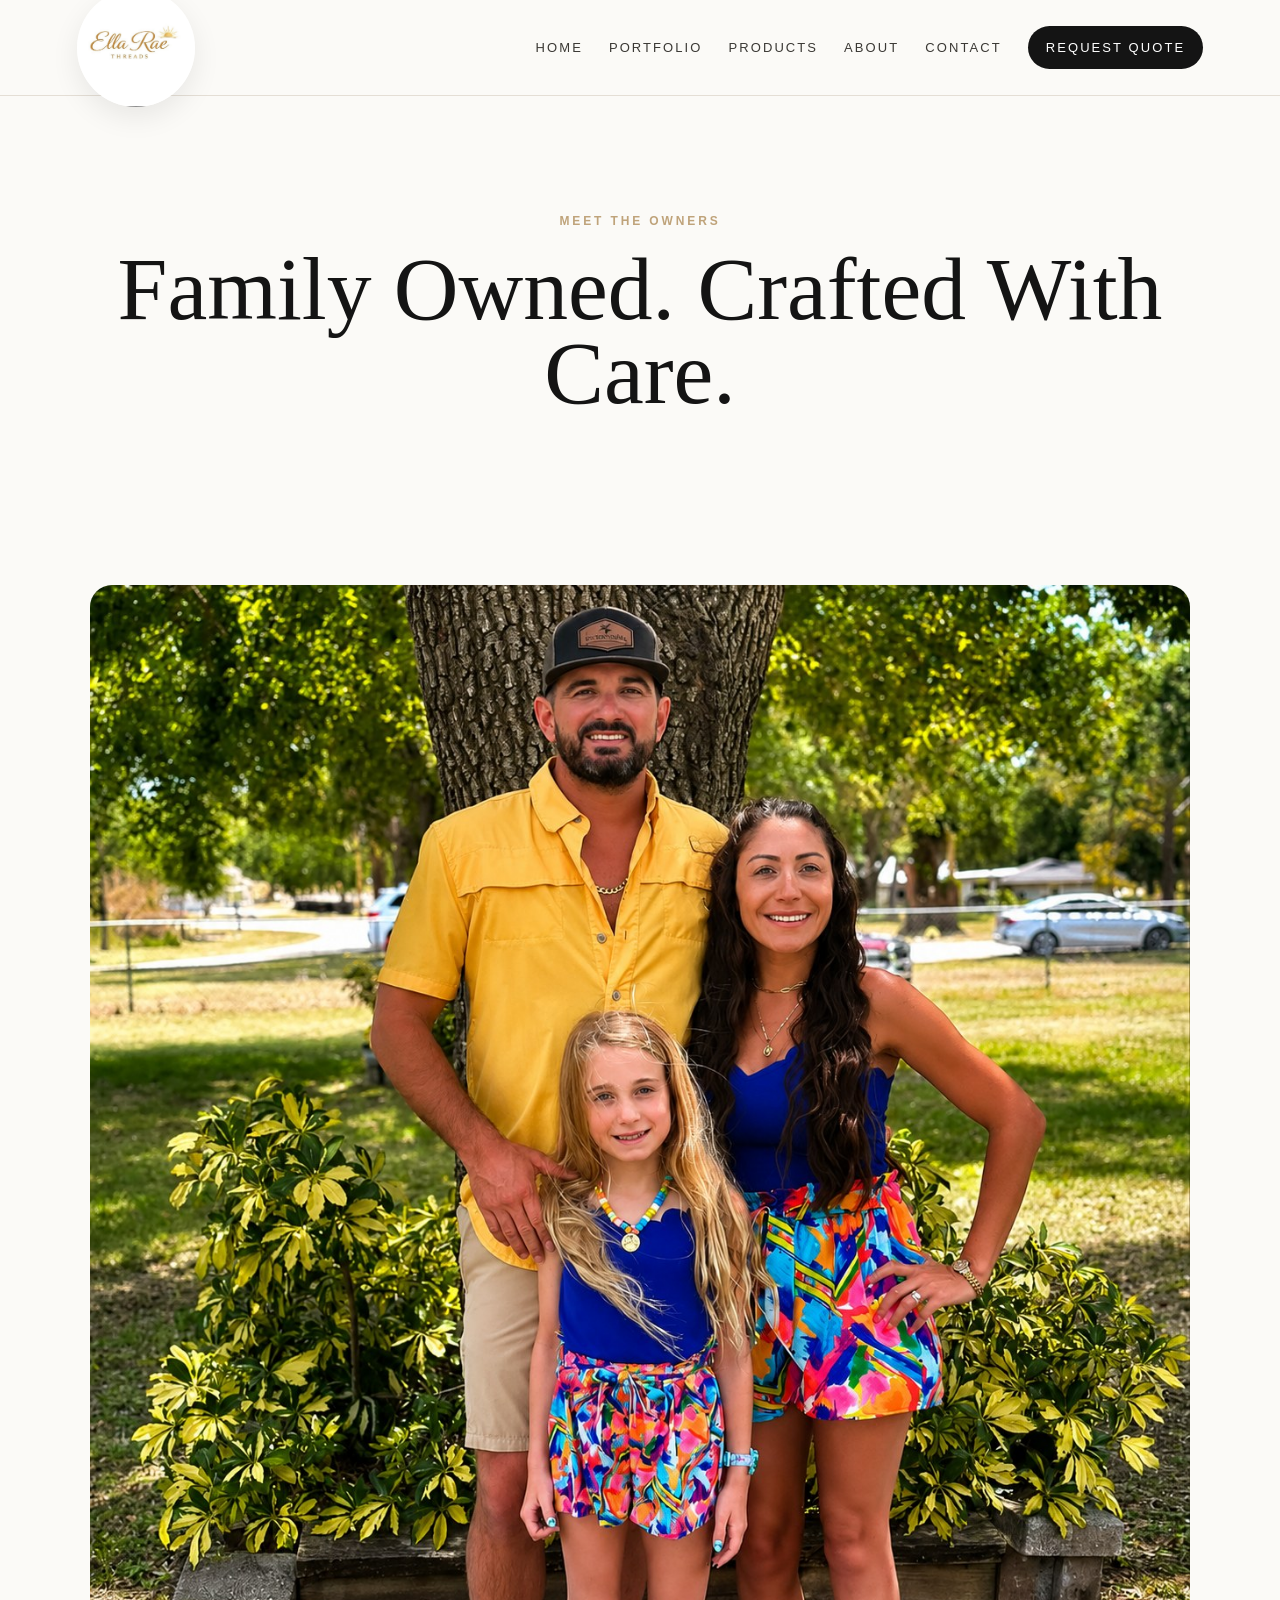
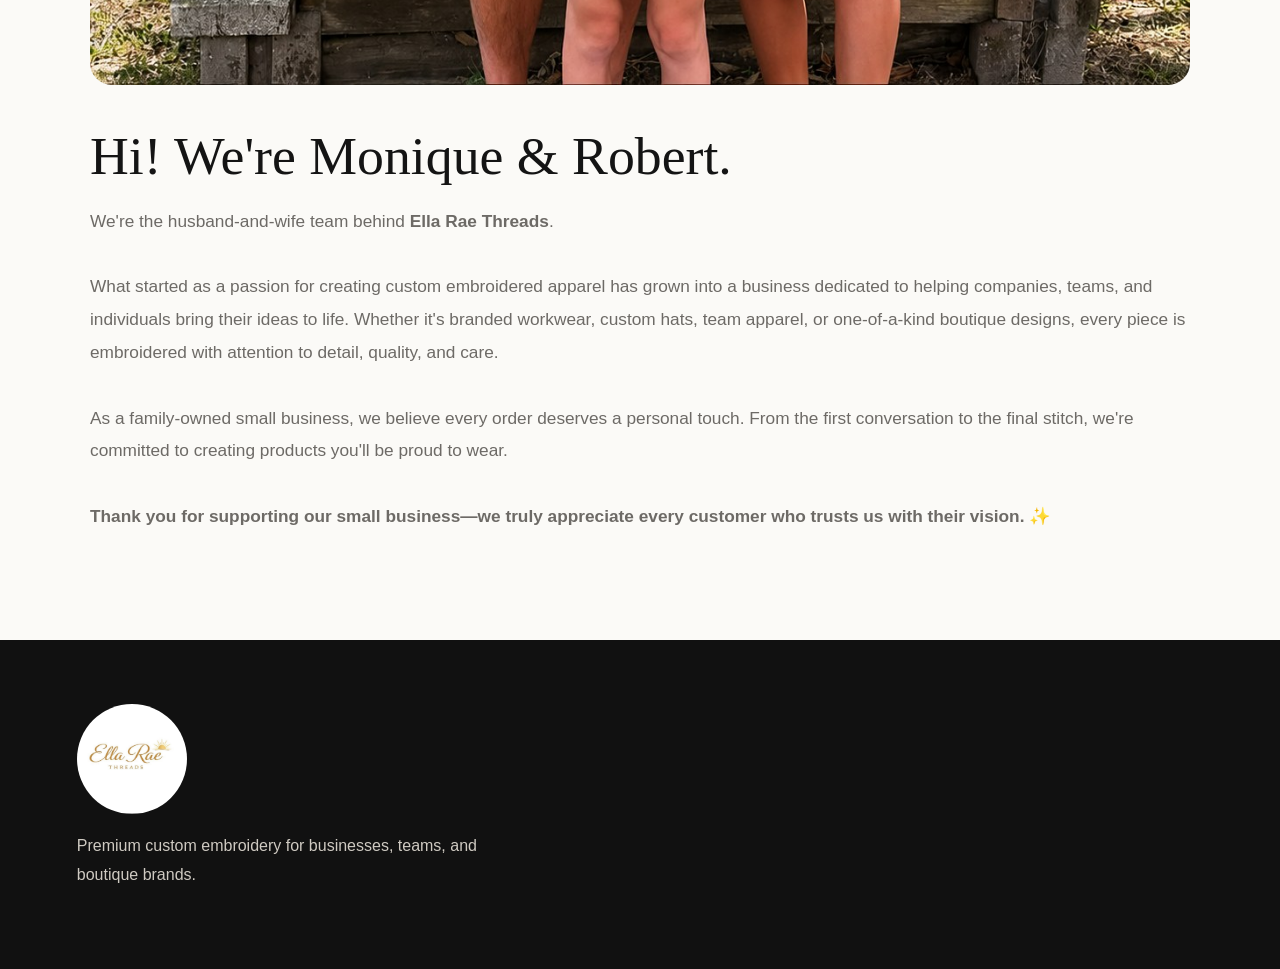
==== about.html @ 3eafca88 "Add files via upload" ====
<!doctype html><html lang="en"><head><meta charset="utf-8"><meta name="viewport" content="width=device-width, initial-scale=1"><title>About | Ella Rae Threads</title><meta name="description" content="Premium custom embroidery for businesses, teams and boutique brands."><link rel="stylesheet" href="assets/style.css"></head><body><header class="site-header"><a class="brand" href="index.html"><img src="assets/logo.jpg" alt="Ella Rae Threads logo"></a><button class="menu-toggle">☰</button><nav class="nav"><a href="index.html">Home</a><a href="portfolio.html">Portfolio</a><a href="products.html">Products</a><a href="about.html">About</a><a href="contact.html">Contact</a><a class="quote-link" href="quote.html">Request Quote</a></nav></header><main><section class="page-hero"><span class="eyebrow">Meet the Owners</span><h1>Family Owned. Crafted With Care.</h1></section><section class="section"><div style="max-width:1100px;margin:auto"><img src="assets/family.jpg" alt="Monique, Robert and family" style="width:100%;border-radius:22px;margin-bottom:40px"><h2>Hi! We're Monique & Robert.</h2><p style="color:var(--muted);line-height:1.9;font-size:1.08rem">We're the husband-and-wife team behind <strong>Ella Rae Threads</strong>.<br><br>What started as a passion for creating custom embroidered apparel has grown into a business dedicated to helping companies, teams, and individuals bring their ideas to life. Whether it's branded workwear, custom hats, team apparel, or one-of-a-kind boutique designs, every piece is embroidered with attention to detail, quality, and care.<br><br>As a family-owned small business, we believe every order deserves a personal touch. From the first conversation to the final stitch, we're committed to creating products you'll be proud to wear.<br><br><strong>Thank you for supporting our small business—we truly appreciate every customer who trusts us with their vision.</strong> ✨</p></div></section></main><footer class="footer"><div><img src="assets/logo.jpg" class="footer-logo"><p>Premium custom embroidery for businesses, teams, and boutique brands.</p></div></footer><script src="assets/site.js"></script></body></html>
---- assets/style.css ----
:root{--ink:#141414;--muted:#6d6a66;--paper:#fbfaf7;--soft:#f1eee9;--line:#e4ded5;--champagne:#bfa37a;--charcoal:#242321}*{box-sizing:border-box}body{margin:0;font-family:Inter,Arial,sans-serif;background:var(--paper);color:var(--ink)}a{color:inherit;text-decoration:none}img{max-width:100%;display:block}.site-header{position:sticky;top:0;z-index:20;height:96px;background:rgba(251,250,247,.94);backdrop-filter:blur(12px);border-bottom:1px solid var(--line);display:flex;align-items:center;justify-content:space-between;padding:0 6vw}.brand img{width:118px;height:118px;object-fit:cover;border-radius:50%;border:none;box-shadow:0 10px 28px rgba(0,0,0,.08)}.nav{display:flex;align-items:center;gap:26px;font-size:13px;text-transform:uppercase;letter-spacing:.16em}.nav a{color:#3b3935}.nav a:hover{color:var(--champagne)}.quote-link{background:var(--ink);color:#fff!important;padding:14px 18px;border-radius:999px}.menu-toggle{display:none;background:none;border:0;font-size:28px}.hero{min-height:82vh;display:grid;grid-template-columns:1.05fr .95fr;align-items:center;gap:5vw;padding:8vw 6vw 6vw}.eyebrow{font-size:12px;letter-spacing:.24em;text-transform:uppercase;color:var(--champagne);font-weight:700}.hero h1,.page-hero h1{font-family:Georgia,'Times New Roman',serif;font-size:clamp(46px,7vw,92px);line-height:.93;margin:18px 0;color:var(--ink);font-weight:400}.hero p,.page-hero p{font-size:clamp(17px,2vw,22px);line-height:1.55;color:var(--muted);max-width:650px}.hero-img{border-radius:32px;overflow:hidden;box-shadow:0 30px 80px rgba(0,0,0,.16);aspect-ratio:4/5}.hero-img img{width:100%;height:100%;object-fit:cover}.actions{display:flex;gap:14px;margin-top:34px;flex-wrap:wrap}.btn{display:inline-flex;align-items:center;justify-content:center;border-radius:999px;padding:15px 23px;font-weight:700;letter-spacing:.04em}.btn-dark{background:var(--ink);color:#fff}.btn-light{border:1px solid var(--line);background:#fff}.section{padding:7vw 6vw}.section.alt{background:#fff}.section-head{display:flex;justify-content:space-between;align-items:end;gap:30px;margin-bottom:36px}.section h2{font-family:Georgia,'Times New Roman',serif;font-size:clamp(34px,4.2vw,58px);font-weight:400;margin:0}.section-head p{max-width:520px;color:var(--muted);line-height:1.6}.collections{display:grid;grid-template-columns:repeat(4,1fr);gap:18px}.collection-card{position:relative;min-height:420px;border-radius:26px;overflow:hidden;background:#ddd;box-shadow:0 18px 50px rgba(0,0,0,.08)}.collection-card img{width:100%;height:100%;object-fit:cover;position:absolute;inset:0}.collection-card:after{content:"";position:absolute;inset:0;background:linear-gradient(to top,rgba(0,0,0,.62),rgba(0,0,0,.05))}.collection-card div{position:absolute;z-index:2;left:24px;right:24px;bottom:24px;color:#fff}.collection-card h3{font-family:Georgia,'Times New Roman',serif;font-size:28px;margin:0 0 8px;font-weight:400}.collection-card p{margin:0;color:rgba(255,255,255,.8);line-height:1.45}.portfolio-grid{display:grid;grid-template-columns:repeat(12,1fr);gap:18px}.work{grid-column:span 3;background:#fff;border-radius:24px;overflow:hidden;border:1px solid var(--line)}.work.large{grid-column:span 6;grid-row:span 2}.work img{width:100%;height:310px;object-fit:cover;transition:.45s}.work.large img{height:640px}.work:hover img{transform:scale(1.04)}.work-caption{padding:18px}.work-caption strong{display:block;font-family:Georgia,'Times New Roman',serif;font-size:22px;font-weight:400}.work-caption span{display:block;margin-top:6px;color:var(--muted);font-size:14px}.split{display:grid;grid-template-columns:1fr 1fr;gap:5vw;align-items:center}.split-img{border-radius:30px;overflow:hidden;box-shadow:0 20px 70px rgba(0,0,0,.12)}.minimal-list{display:grid;gap:26px;margin-top:36px}.minimal-list div{border-top:1px solid var(--line);padding-top:22px}.minimal-list h3{font-family:Georgia,'Times New Roman',serif;font-size:30px;font-weight:400;margin:0 0 6px}.minimal-list p{color:var(--muted);line-height:1.55;margin:0}.brand-strip{display:flex;gap:30px;flex-wrap:wrap;justify-content:center;border-top:1px solid var(--line);border-bottom:1px solid var(--line);padding:30px 0;color:#777;text-transform:uppercase;letter-spacing:.14em;font-size:12px}.quote-panel{background:var(--charcoal);color:#fff;border-radius:34px;padding:5vw;box-shadow:0 30px 90px rgba(0,0,0,.2)}.quote-panel h2{color:#fff}.quote-panel p{color:#d6d0c8}.form-grid{display:grid;grid-template-columns:1fr 1fr;gap:18px;margin-top:30px}.field{display:flex;flex-direction:column;gap:8px}.field.full{grid-column:1/-1}.field label{font-size:12px;text-transform:uppercase;letter-spacing:.16em;color:#c6b08f}input,select,textarea{width:100%;border:1px solid rgba(255,255,255,.18);background:rgba(255,255,255,.08);color:#fff;border-radius:16px;padding:15px 14px;font:inherit}select option{color:#111}textarea{min-height:110px}.check-grid{display:grid;grid-template-columns:repeat(3,1fr);gap:10px}.check-grid label,.upload{border:1px solid rgba(255,255,255,.18);border-radius:14px;padding:13px;background:rgba(255,255,255,.06);color:#eee}.upload input{border:0;background:transparent;padding:8px 0;color:#fff}.submit{border:0;background:#fff;color:#111;border-radius:999px;padding:16px 26px;font-weight:800;cursor:pointer}.page-hero{padding:9vw 6vw 5vw;text-align:center}.page-hero p{margin-left:auto;margin-right:auto}.cards{display:grid;grid-template-columns:repeat(3,1fr);gap:18px}.card{background:#fff;border:1px solid var(--line);border-radius:24px;padding:32px}.card h3{font-family:Georgia,'Times New Roman',serif;font-size:28px;font-weight:400;margin:0 0 10px}.card p{color:var(--muted);line-height:1.6}.footer{background:#111;color:#fff;display:grid;grid-template-columns:1.4fr 1fr 1fr;gap:40px;padding:5vw 6vw}.footer-logo{width:110px;height:110px;border-radius:50%;object-fit:cover;background:white;margin-bottom:18px}.footer p,.footer a{display:block;color:#cfcac2;line-height:1.8}.footer h4{color:#fff;text-transform:uppercase;letter-spacing:.18em;font-size:12px}.lightbox{position:fixed;inset:0;background:rgba(0,0,0,.9);z-index:99;display:none;align-items:center;justify-content:center;padding:30px}.lightbox.open{display:flex}.lightbox img{max-height:88vh;max-width:92vw;border-radius:12px}.close-lightbox{position:absolute;top:22px;right:28px;background:#fff;border:0;border-radius:50%;width:44px;height:44px;font-size:26px}@media(max-width:900px){.site-header{height:auto;min-height:86px;padding:8px 5vw}.brand img{width:92px;height:92px}.menu-toggle{display:block}.nav{display:none;position:absolute;top:100%;left:0;right:0;background:#fff;border-bottom:1px solid var(--line);padding:22px 6vw;flex-direction:column;align-items:flex-start}.nav.open{display:flex}.hero,.split{grid-template-columns:1fr}.hero{padding-top:12vw}.collections,.cards{grid-template-columns:1fr}.portfolio-grid{display:block}.work,.work.large{margin-bottom:18px}.work img,.work.large img{height:auto}.form-grid{grid-template-columns:1fr}.check-grid{grid-template-columns:1fr}.section-head{display:block}.footer{grid-template-columns:1fr}}
/* v9 homepage refinement: process-focused luxury home, no product photos */
.studio-hero{min-height:82vh;display:grid;grid-template-columns:.9fr 1.1fr;gap:5vw;align-items:center;padding:6vw;background:linear-gradient(135deg,#fbfaf7 0%,#f4f1eb 46%,#111 46%,#171615 100%)}
.studio-copy{max-width:650px}.studio-copy h1{font-family:Georgia,'Times New Roman',serif;font-size:clamp(54px,7vw,104px);line-height:.92;margin:18px 0 22px;font-weight:400}.studio-copy p{font-size:clamp(17px,1.7vw,22px);line-height:1.65;color:var(--muted)}
.machine-card{position:relative;min-height:560px;border-radius:34px;overflow:hidden;background:radial-gradient(circle at 25% 20%,rgba(255,255,255,.16),transparent 27%),linear-gradient(145deg,#26231e,#080808 58%,#211d17);box-shadow:0 35px 100px rgba(0,0,0,.35);border:1px solid rgba(255,255,255,.12)}
.machine-card:before{content:"";position:absolute;inset:0;background:linear-gradient(90deg,rgba(191,163,122,.12),transparent 42%),radial-gradient(circle at 72% 42%,rgba(191,163,122,.24),transparent 23%)}
.machine-top{position:absolute;top:70px;left:8%;right:8%;height:110px;border-radius:14px;background:linear-gradient(#d8d0c5,#746c62);box-shadow:inset 0 -14px 24px rgba(0,0,0,.4)}
.machine-top span{position:absolute;top:32px;width:36px;height:36px;border-radius:50%;background:#1a1917;border:4px solid #bfb5a7}.machine-top span:nth-child(1){left:9%}.machine-top span:nth-child(2){left:25%}.machine-top span:nth-child(3){left:41%}.machine-top span:nth-child(4){left:57%}.machine-top span:nth-child(5){left:73%}.machine-top span:nth-child(6){left:89%}
.needle-row{position:absolute;top:176px;left:13%;right:13%;display:flex;justify-content:space-between}.needle-row i{display:block;width:2px;height:178px;background:linear-gradient(#f8f8f8,#7c776f);box-shadow:0 0 12px rgba(255,255,255,.35)}
.thread-lines{position:absolute;left:14%;right:14%;top:206px;bottom:160px}.thread-lines b{position:absolute;width:1px;height:260px;background:rgba(191,163,122,.85);transform-origin:top}.thread-lines b:nth-child(1){left:18%;transform:rotate(-12deg)}.thread-lines b:nth-child(2){left:38%;transform:rotate(7deg)}.thread-lines b:nth-child(3){left:62%;transform:rotate(-6deg)}.thread-lines b:nth-child(4){left:79%;transform:rotate(10deg)}
.stitched-mark{position:absolute;left:10%;right:10%;bottom:62px;height:150px;border-radius:50% 50% 8px 8px/38% 38% 8px 8px;background:linear-gradient(160deg,#161616,#050505);display:flex;flex-direction:column;align-items:center;justify-content:center;border-top:1px solid rgba(255,255,255,.12);box-shadow:0 -16px 40px rgba(0,0,0,.5)}
.stitched-mark em{font-family:Georgia,'Times New Roman',serif;font-size:64px;color:#fff;font-style:italic;text-shadow:0 2px 0 rgba(191,163,122,.8),0 0 20px rgba(255,255,255,.12)}.stitched-mark small{letter-spacing:.38em;color:#d9c59f;margin-top:5px}
.center-head{text-align:center;max-width:820px;margin:0 auto 50px}.center-head p{color:var(--muted);line-height:1.65;font-size:18px}.what-we-do{background:#fff}.service-row{display:grid;grid-template-columns:repeat(4,1fr);gap:0;border-top:1px solid var(--line);border-bottom:1px solid var(--line)}.service-row article{padding:42px 30px;text-align:center;border-right:1px solid var(--line)}.service-row article:last-child{border-right:0}.service-row h3{font-family:Georgia,'Times New Roman',serif;font-size:28px;font-weight:400;margin:18px 0 10px}.service-row p{color:var(--muted);line-height:1.6}.line-icon{width:56px;height:56px;margin:0 auto;position:relative;color:var(--champagne)}.line-icon:before,.line-icon:after{content:"";position:absolute;border:2px solid var(--champagne)}.building:before{inset:10px 18px 0 18px}.building:after{left:8px;right:8px;bottom:0;height:26px}.cap:before{left:5px;right:5px;bottom:15px;height:22px;border-radius:40px 40px 10px 10px}.cap:after{left:30px;right:0;bottom:10px;height:8px;border-left:0}.team:before{left:8px;top:12px;width:14px;height:14px;border-radius:50%;box-shadow:24px 0 0 -2px var(--paper),24px 0 0 0 var(--champagne)}.team:after{left:4px;right:4px;bottom:8px;height:25px;border-radius:28px 28px 6px 6px}.gift:before{left:8px;right:8px;bottom:5px;height:32px}.gift:after{top:10px;left:18px;width:20px;height:15px;border-radius:20px 20px 0 0}
.dark-process{display:grid;grid-template-columns:1fr 1fr;align-items:center;gap:5vw;background:#111;color:white;padding:7vw 6vw}.dark-process h2{font-family:Georgia,'Times New Roman',serif;font-size:clamp(38px,5vw,68px);line-height:1.03;font-weight:400;margin:18px 0}.dark-process p{color:#d7d1c8;line-height:1.8;font-size:18px;max-width:580px}.dark-process .btn-light{background:transparent;color:white;border-color:#555}.stitch-abstract{height:420px;border-radius:30px;background:radial-gradient(circle at 30% 40%,rgba(191,163,122,.25),transparent 26%),linear-gradient(145deg,#020202,#202020);position:relative;overflow:hidden;border:1px solid #333}.stitch-abstract span{position:absolute;width:200%;height:2px;background:linear-gradient(90deg,transparent,#fff,transparent);opacity:.18;left:-50%;transform:rotate(-18deg)}.stitch-abstract span:nth-child(1){top:20%}.stitch-abstract span:nth-child(2){top:36%}.stitch-abstract span:nth-child(3){top:52%}.stitch-abstract span:nth-child(4){top:68%}.stitch-abstract strong{position:absolute;inset:0;display:flex;align-items:center;justify-content:center;font-family:Georgia,serif;font-size:150px;color:transparent;-webkit-text-stroke:2px #d8d0c5;text-shadow:0 0 32px rgba(191,163,122,.25)}
.process-steps{display:grid;grid-template-columns:repeat(3,1fr);gap:18px;max-width:1100px;margin:0 auto}.process-steps article{background:#fff;border:1px solid var(--line);border-radius:28px;padding:42px;text-align:center}.process-steps span{font-family:Georgia,serif;font-size:54px;color:var(--champagne)}.process-steps h3{font-family:Georgia,serif;font-size:28px;font-weight:400}.process-steps p{color:var(--muted);line-height:1.6}.compact-quote{text-align:center;max-width:1040px;margin:0 auto}.inline-submit{display:inline-flex;margin-top:16px;text-decoration:none}
@media(max-width:900px){.studio-hero{grid-template-columns:1fr;background:var(--paper);padding:12vw 6vw}.machine-card{min-height:420px}.studio-copy h1{font-size:54px}.service-row,.dark-process,.process-steps{grid-template-columns:1fr}.service-row article{border-right:0;border-bottom:1px solid var(--line)}.dark-process{padding:14vw 6vw}.stitch-abstract{height:280px}.stitched-mark em{font-size:42px}}

/* v10: real embroidery machine hero image */
.machine-hero{position:relative;min-height:86vh;display:flex;align-items:center;padding:8vw 6vw;overflow:hidden;background:#0d0d0c;color:#fff}
.machine-hero-bg{position:absolute;inset:0;background-image:url('hero-machine.webp');background-size:cover;background-position:center right;transform:scale(1.01);filter:saturate(.92) contrast(1.05)}
.machine-hero-overlay{position:absolute;inset:0;background:linear-gradient(90deg,rgba(0,0,0,.80) 0%,rgba(0,0,0,.62) 33%,rgba(0,0,0,.16) 68%,rgba(0,0,0,.05) 100%)}
.machine-hero-copy{position:relative;z-index:1;max-width:680px;padding-top:20px}
.machine-hero-copy h1{font-family:Georgia,'Times New Roman',serif;font-size:clamp(52px,7.4vw,112px);line-height:.92;font-weight:400;margin:20px 0 24px;color:#fff;text-wrap:balance}
.machine-hero-copy p{font-size:clamp(17px,1.7vw,22px);line-height:1.7;color:rgba(255,255,255,.84);max-width:620px;margin:0}
.btn-gold{background:var(--champagne);color:#111;border:1px solid var(--champagne)}
.btn-ghost{background:rgba(255,255,255,.04);color:#fff;border:1px solid rgba(255,255,255,.42)}
.btn-ghost:hover{background:rgba(255,255,255,.12)}
@media(max-width:900px){.machine-hero{min-height:78vh;padding:18vw 6vw 14vw}.machine-hero-bg{background-position:63% center}.machine-hero-overlay{background:linear-gradient(90deg,rgba(0,0,0,.84),rgba(0,0,0,.55))}.machine-hero-copy h1{font-size:52px}.machine-hero-copy p{font-size:17px}.machine-hero .actions{gap:10px}.machine-hero .btn{width:100%;max-width:280px}}

/* v12: minimal homepage hero with no headline or paragraph */
.hero-minimal{min-height:94vh;align-items:flex-end;justify-content:center;padding:0 6vw 7vw}
.hero-minimal .machine-hero-overlay{background:linear-gradient(180deg,rgba(0,0,0,.06) 0%,rgba(0,0,0,.18) 52%,rgba(0,0,0,.72) 100%)}
.hero-actions-only{max-width:none;width:100%;display:flex;justify-content:center;padding-top:0}
.hero-actions-only .actions{justify-content:center;gap:18px}
.hero-actions-only .btn{min-width:190px;text-align:center}
@media(max-width:900px){.hero-minimal{min-height:82vh;padding:0 6vw 9vw}.hero-actions-only .actions{width:100%;display:flex;flex-direction:column;align-items:center}.hero-actions-only .btn{width:100%;max-width:310px}}
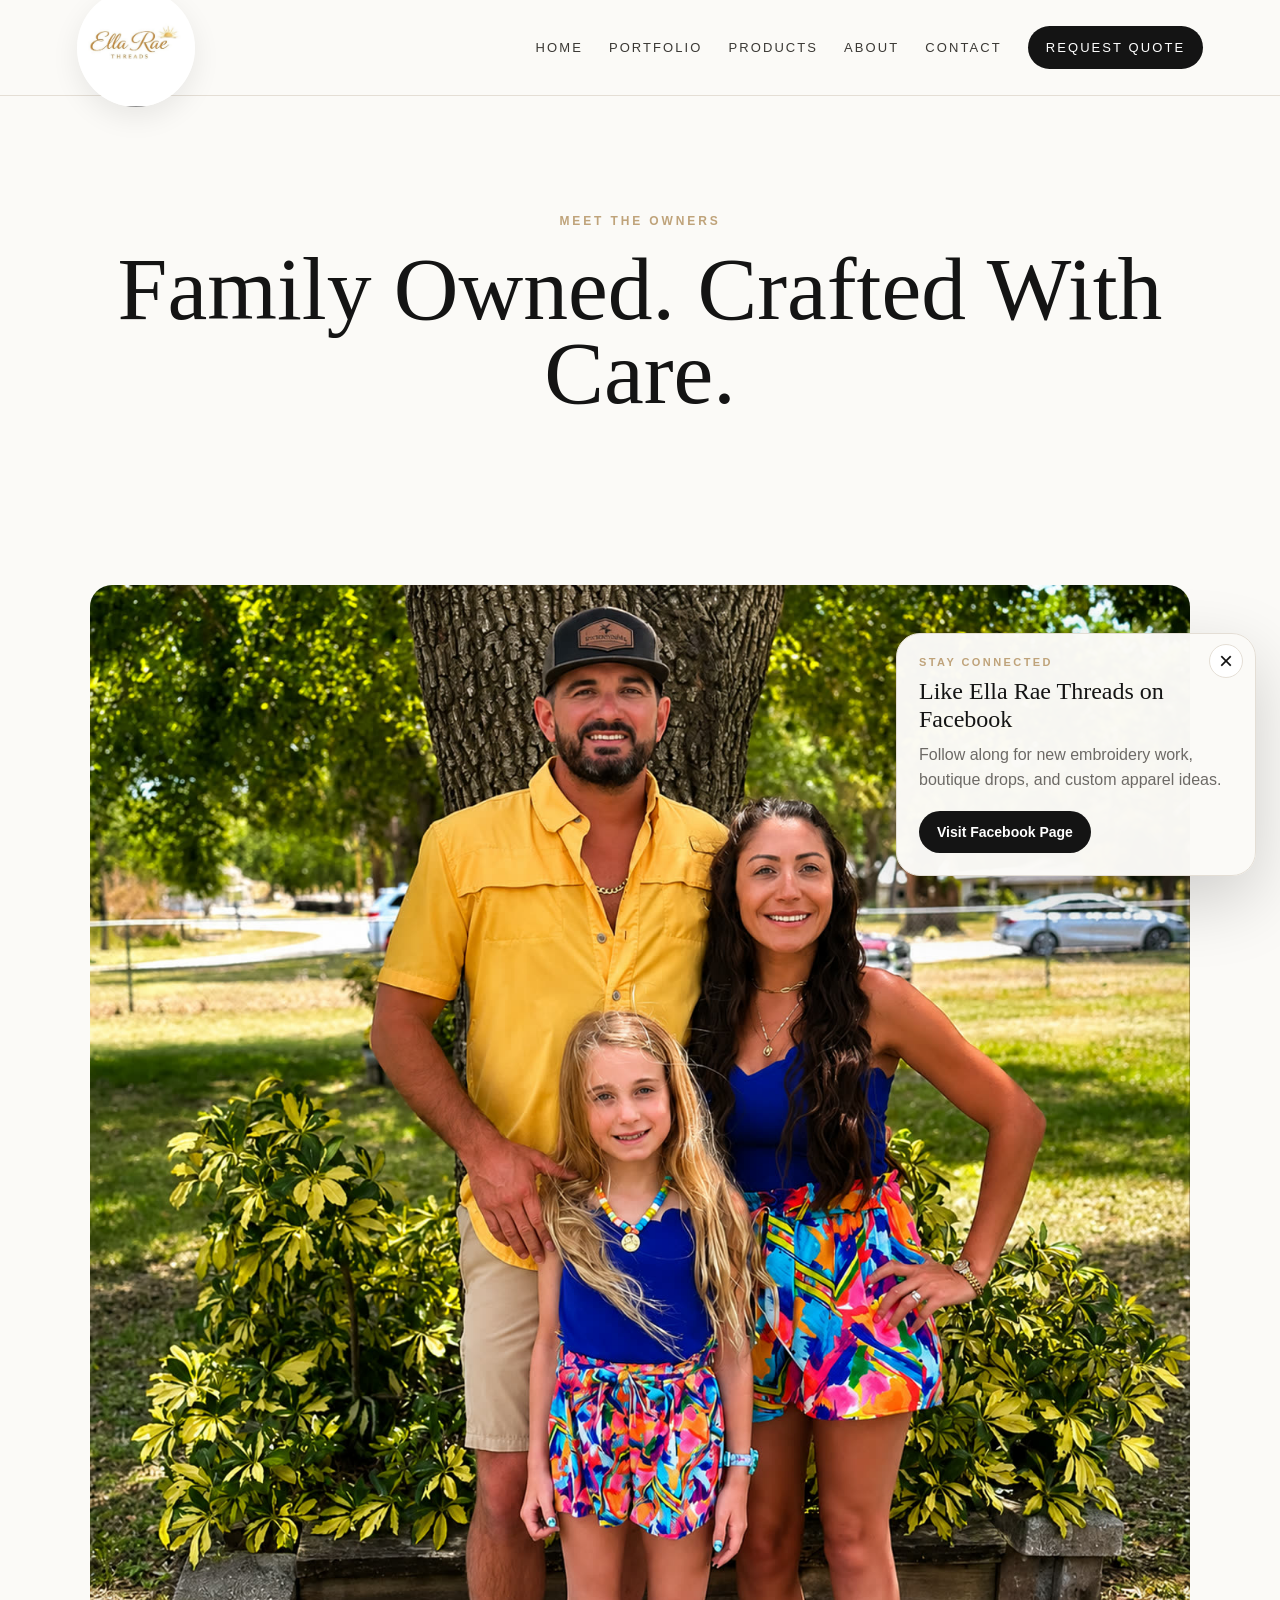
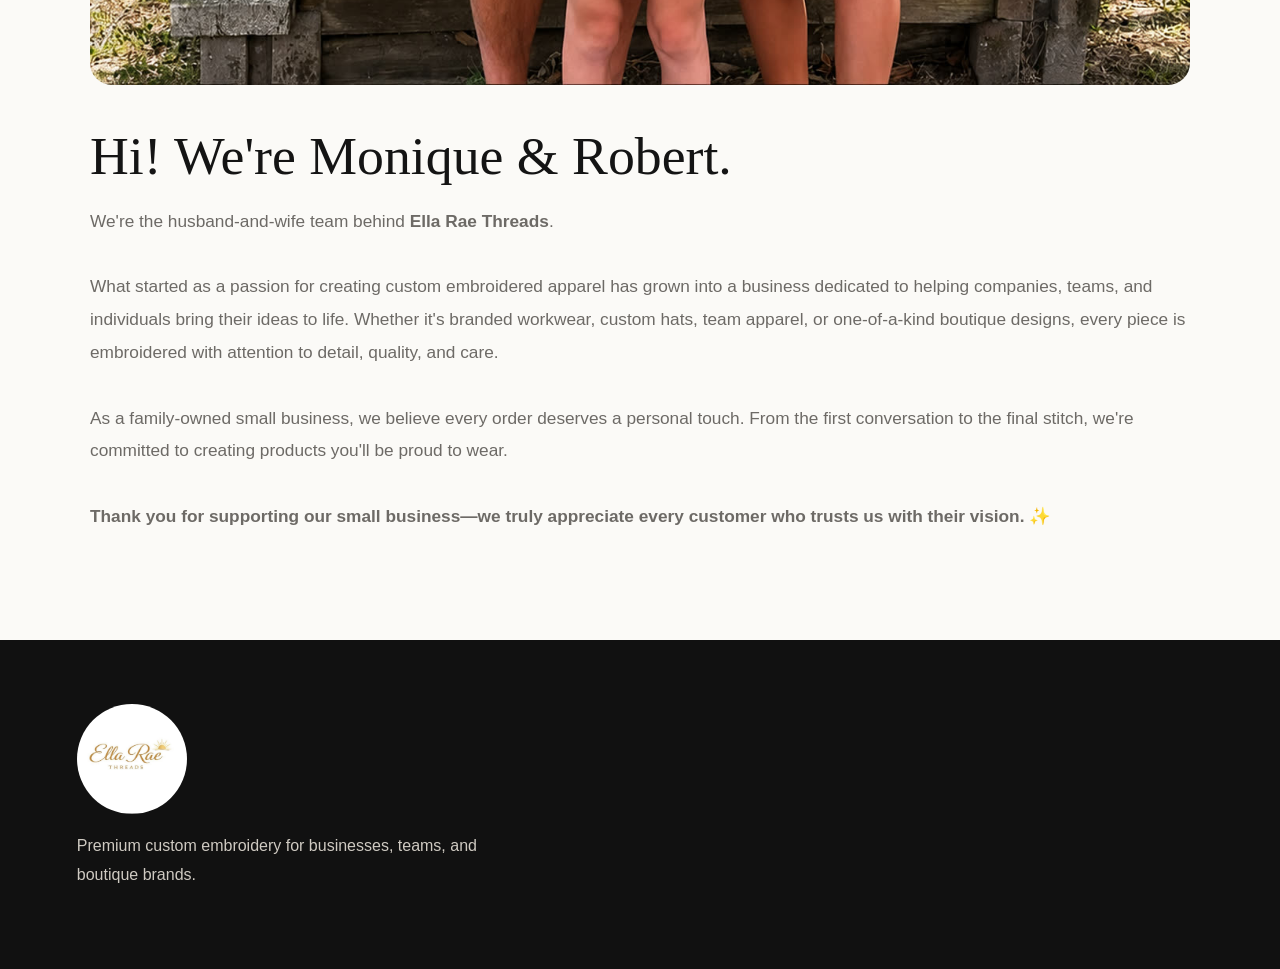
==== commit d93658e4: "Add files via upload" ====
--- a/about.html
+++ b/about.html
@@ -1 +1,11 @@
-<!doctype html><html lang="en"><head><meta charset="utf-8"><meta name="viewport" content="width=device-width, initial-scale=1"><title>About | Ella Rae Threads</title><meta name="description" content="Premium custom embroidery for businesses, teams and boutique brands."><link rel="stylesheet" href="assets/style.css"></head><body><header class="site-header"><a class="brand" href="index.html"><img src="assets/logo.jpg" alt="Ella Rae Threads logo"></a><button class="menu-toggle">☰</button><nav class="nav"><a href="index.html">Home</a><a href="portfolio.html">Portfolio</a><a href="products.html">Products</a><a href="about.html">About</a><a href="contact.html">Contact</a><a class="quote-link" href="quote.html">Request Quote</a></nav></header><main><section class="page-hero"><span class="eyebrow">Meet the Owners</span><h1>Family Owned. Crafted With Care.</h1></section><section class="section"><div style="max-width:1100px;margin:auto"><img src="assets/family.jpg" alt="Monique, Robert and family" style="width:100%;border-radius:22px;margin-bottom:40px"><h2>Hi! We're Monique & Robert.</h2><p style="color:var(--muted);line-height:1.9;font-size:1.08rem">We're the husband-and-wife team behind <strong>Ella Rae Threads</strong>.<br><br>What started as a passion for creating custom embroidered apparel has grown into a business dedicated to helping companies, teams, and individuals bring their ideas to life. Whether it's branded workwear, custom hats, team apparel, or one-of-a-kind boutique designs, every piece is embroidered with attention to detail, quality, and care.<br><br>As a family-owned small business, we believe every order deserves a personal touch. From the first conversation to the final stitch, we're committed to creating products you'll be proud to wear.<br><br><strong>Thank you for supporting our small business—we truly appreciate every customer who trusts us with their vision.</strong> ✨</p></div></section></main><footer class="footer"><div><img src="assets/logo.jpg" class="footer-logo"><p>Premium custom embroidery for businesses, teams, and boutique brands.</p></div></footer><script src="assets/site.js"></script></body></html>+<!doctype html><html lang="en"><head><meta charset="utf-8"><meta name="viewport" content="width=device-width, initial-scale=1"><title>About | Ella Rae Threads</title><meta name="description" content="Premium custom embroidery for businesses, teams and boutique brands."><link rel="stylesheet" href="assets/style.css"></head><body><header class="site-header"><a class="brand" href="index.html"><img src="assets/logo.jpg" alt="Ella Rae Threads logo"></a><button class="menu-toggle">☰</button><nav class="nav"><a href="index.html">Home</a><a href="portfolio.html">Portfolio</a><a href="products.html">Products</a><a href="about.html">About</a><a href="contact.html">Contact</a><a class="quote-link" href="quote.html">Request Quote</a></nav></header><main><section class="page-hero"><span class="eyebrow">Meet the Owners</span><h1>Family Owned. Crafted With Care.</h1></section><section class="section"><div style="max-width:1100px;margin:auto"><img src="assets/family.jpg" alt="Monique, Robert and family" style="width:100%;border-radius:22px;margin-bottom:40px"><h2>Hi! We're Monique & Robert.</h2><p style="color:var(--muted);line-height:1.9;font-size:1.08rem">We're the husband-and-wife team behind <strong>Ella Rae Threads</strong>.<br><br>What started as a passion for creating custom embroidered apparel has grown into a business dedicated to helping companies, teams, and individuals bring their ideas to life. Whether it's branded workwear, custom hats, team apparel, or one-of-a-kind boutique designs, every piece is embroidered with attention to detail, quality, and care.<br><br>As a family-owned small business, we believe every order deserves a personal touch. From the first conversation to the final stitch, we're committed to creating products you'll be proud to wear.<br><br><strong>Thank you for supporting our small business—we truly appreciate every customer who trusts us with their vision.</strong> ✨</p></div></section></main><footer class="footer"><div><img src="assets/logo.jpg" class="footer-logo"><p>Premium custom embroidery for businesses, teams, and boutique brands.</p></div></footer>
+<div class="fb-pop" id="fbPop" aria-live="polite">
+  <button class="fb-close" type="button" aria-label="Close Facebook pop-up">×</button>
+  <div class="fb-pop-inner">
+    <span class="fb-kicker">Stay Connected</span>
+    <strong>Like Ella Rae Threads on Facebook</strong>
+    <p>Follow along for new embroidery work, boutique drops, and custom apparel ideas.</p>
+    <a class="fb-btn" href="https://www.facebook.com/share/18rKJjrLxv/?mibextid=wwXIfr" target="_blank" rel="noopener">Visit Facebook Page</a>
+  </div>
+</div>
+<script src="assets/site.js"></script></body></html>
--- a/assets/style.css
+++ b/assets/style.css
@@ -35,3 +35,21 @@
 .hero-actions-only .actions{justify-content:center;gap:18px}
 .hero-actions-only .btn{min-width:190px;text-align:center}
 @media(max-width:900px){.hero-minimal{min-height:82vh;padding:0 6vw 9vw}.hero-actions-only .actions{width:100%;display:flex;flex-direction:column;align-items:center}.hero-actions-only .btn{width:100%;max-width:310px}}
+
+/* v13.5: Behind the Stitch video section */
+.behind-stitch{background:#111;color:#fff;padding:7vw 6vw;display:grid;grid-template-columns:.8fr 1.2fr;gap:5vw;align-items:center}
+.behind-copy h2{font-family:Georgia,'Times New Roman',serif;font-size:clamp(38px,5vw,72px);font-weight:400;line-height:1;margin:18px 0;color:#fff}
+.behind-copy p{color:#d7d1c8;line-height:1.7;font-size:18px;max-width:480px}
+.behind-video-wrap{border-radius:30px;overflow:hidden;box-shadow:0 35px 90px rgba(0,0,0,.45);border:1px solid rgba(255,255,255,.12);background:#000}
+.behind-video{width:100%;height:620px;object-fit:cover;display:block}
+@media(max-width:900px){.behind-stitch{grid-template-columns:1fr;padding:14vw 6vw;gap:32px}.behind-video{height:520px}.behind-copy{text-align:center}.behind-copy p{margin-left:auto;margin-right:auto}}
+
+/* v13.7 header wordmark + Facebook popup */
+.brand{display:flex;align-items:center;gap:16px;min-width:250px}
+.brand-wordmark{font-family:Georgia,'Times New Roman',serif;font-size:28px;font-style:italic;letter-spacing:.04em;color:var(--ink);white-space:nowrap;line-height:1}
+.fb-pop{position:fixed;right:24px;bottom:24px;z-index:80;width:min(360px,calc(100vw - 32px));background:rgba(251,250,247,.98);border:1px solid var(--line);border-radius:24px;box-shadow:0 24px 70px rgba(0,0,0,.18);padding:22px;transform:translateY(18px);opacity:0;pointer-events:none;transition:.35s ease}
+.fb-pop.show{transform:translateY(0);opacity:1;pointer-events:auto}
+.fb-close{position:absolute;top:10px;right:12px;width:34px;height:34px;border-radius:50%;border:1px solid var(--line);background:#fff;color:#111;font-size:24px;line-height:1;cursor:pointer}
+.fb-kicker{display:block;font-size:11px;text-transform:uppercase;letter-spacing:.22em;color:var(--champagne);font-weight:800;margin-bottom:10px}.fb-pop strong{display:block;font-family:Georgia,'Times New Roman',serif;font-size:24px;font-weight:400;line-height:1.15;margin-right:28px}.fb-pop p{color:var(--muted);line-height:1.55;margin:10px 0 18px}.fb-btn{display:inline-flex;align-items:center;justify-content:center;border-radius:999px;background:var(--ink);color:#fff;padding:13px 18px;font-weight:800;font-size:14px}
+@media(max-width:900px){.brand{min-width:auto;gap:10px}.brand-wordmark{font-size:20px;max-width:150px;white-space:normal;line-height:1.05}.fb-pop{right:16px;bottom:16px}.site-header{gap:12px}.nav{z-index:81}}
+@media(max-width:430px){.brand-wordmark{font-size:18px;max-width:118px}.brand img{width:82px;height:82px}}
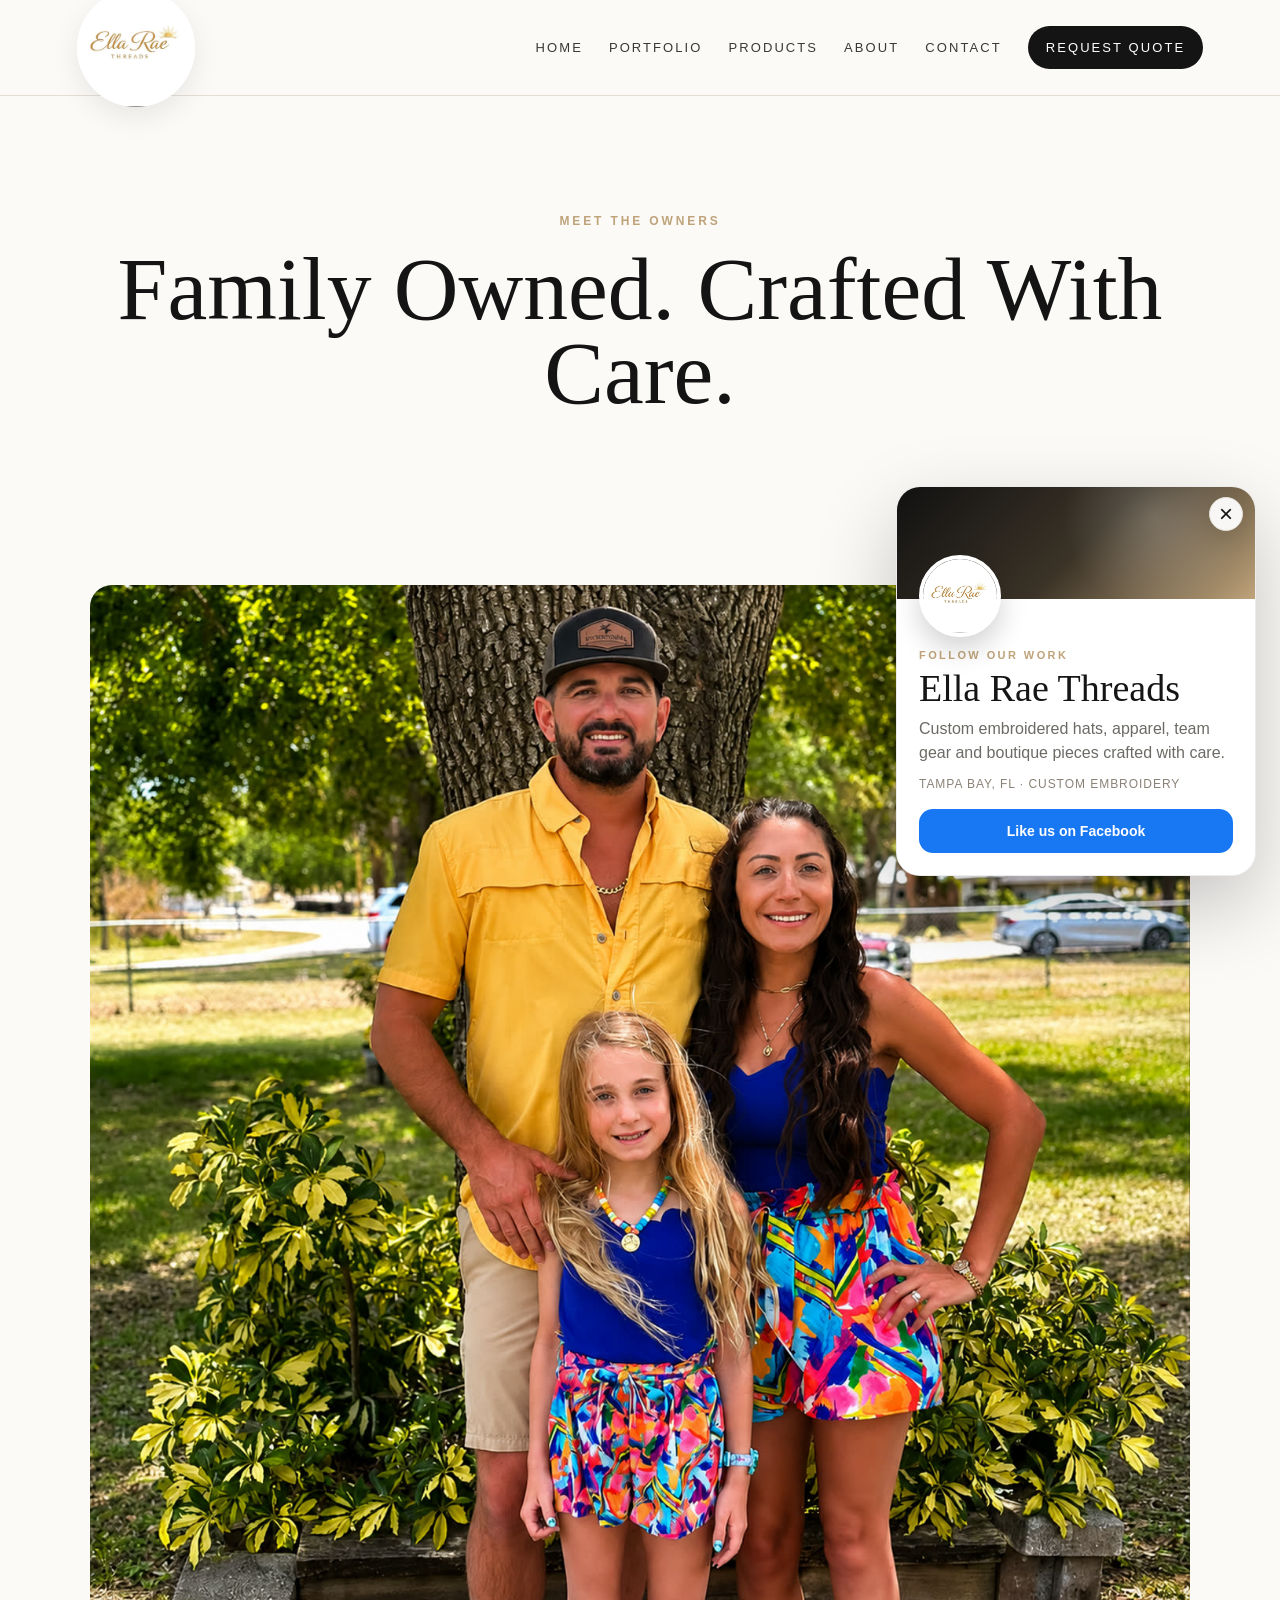
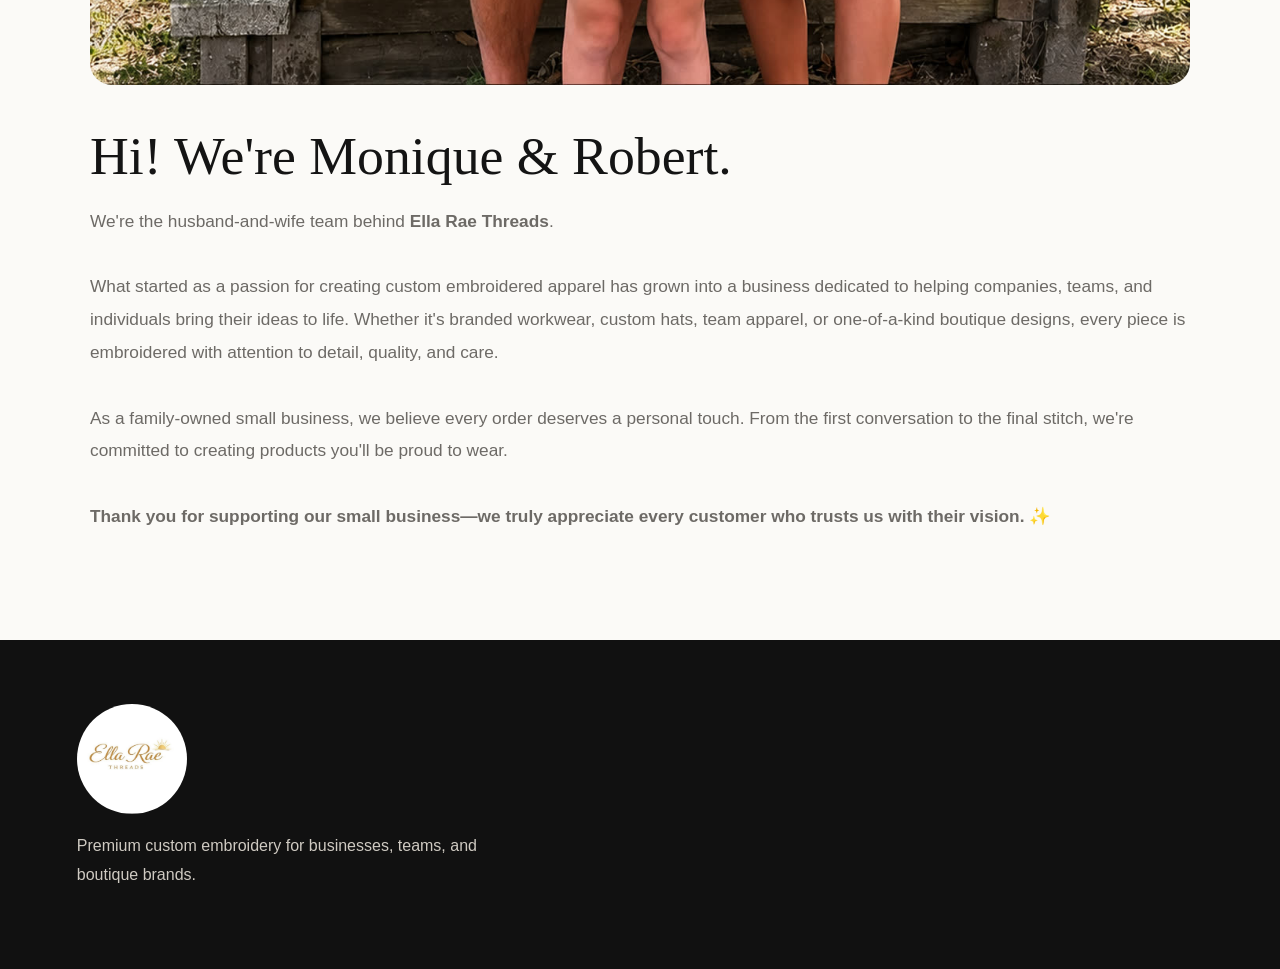
==== commit 57d6969e: "Add files via upload" ====
--- a/about.html
+++ b/about.html
@@ -1,11 +1,17 @@
 <!doctype html><html lang="en"><head><meta charset="utf-8"><meta name="viewport" content="width=device-width, initial-scale=1"><title>About | Ella Rae Threads</title><meta name="description" content="Premium custom embroidery for businesses, teams and boutique brands."><link rel="stylesheet" href="assets/style.css"></head><body><header class="site-header"><a class="brand" href="index.html"><img src="assets/logo.jpg" alt="Ella Rae Threads logo"></a><button class="menu-toggle">☰</button><nav class="nav"><a href="index.html">Home</a><a href="portfolio.html">Portfolio</a><a href="products.html">Products</a><a href="about.html">About</a><a href="contact.html">Contact</a><a class="quote-link" href="quote.html">Request Quote</a></nav></header><main><section class="page-hero"><span class="eyebrow">Meet the Owners</span><h1>Family Owned. Crafted With Care.</h1></section><section class="section"><div style="max-width:1100px;margin:auto"><img src="assets/family.jpg" alt="Monique, Robert and family" style="width:100%;border-radius:22px;margin-bottom:40px"><h2>Hi! We're Monique & Robert.</h2><p style="color:var(--muted);line-height:1.9;font-size:1.08rem">We're the husband-and-wife team behind <strong>Ella Rae Threads</strong>.<br><br>What started as a passion for creating custom embroidered apparel has grown into a business dedicated to helping companies, teams, and individuals bring their ideas to life. Whether it's branded workwear, custom hats, team apparel, or one-of-a-kind boutique designs, every piece is embroidered with attention to detail, quality, and care.<br><br>As a family-owned small business, we believe every order deserves a personal touch. From the first conversation to the final stitch, we're committed to creating products you'll be proud to wear.<br><br><strong>Thank you for supporting our small business—we truly appreciate every customer who trusts us with their vision.</strong> ✨</p></div></section></main><footer class="footer"><div><img src="assets/logo.jpg" class="footer-logo"><p>Premium custom embroidery for businesses, teams, and boutique brands.</p></div></footer>
 <div class="fb-pop" id="fbPop" aria-live="polite">
   <button class="fb-close" type="button" aria-label="Close Facebook pop-up">×</button>
-  <div class="fb-pop-inner">
-    <span class="fb-kicker">Stay Connected</span>
-    <strong>Like Ella Rae Threads on Facebook</strong>
-    <p>Follow along for new embroidery work, boutique drops, and custom apparel ideas.</p>
-    <a class="fb-btn" href="https://www.facebook.com/share/18rKJjrLxv/?mibextid=wwXIfr" target="_blank" rel="noopener">Visit Facebook Page</a>
+  <div class="fb-card">
+    <div class="fb-cover">
+      <img src="assets/logo.jpg" alt="Ella Rae Threads logo" class="fb-page-logo">
+    </div>
+    <div class="fb-card-body">
+      <span class="fb-kicker">Follow our work</span>
+      <strong>Ella Rae Threads</strong>
+      <p>Custom embroidered hats, apparel, team gear and boutique pieces crafted with care.</p>
+      <div class="fb-meta">Tampa Bay, FL · Custom Embroidery</div>
+      <a class="fb-btn" href="https://www.facebook.com/share/18rKJjrLxv/?mibextid=wwXIfr" target="_blank" rel="noopener">Like us on Facebook</a>
+    </div>
   </div>
 </div>
 <script src="assets/site.js"></script></body></html>
--- a/assets/style.css
+++ b/assets/style.css
@@ -53,3 +53,14 @@
 .fb-kicker{display:block;font-size:11px;text-transform:uppercase;letter-spacing:.22em;color:var(--champagne);font-weight:800;margin-bottom:10px}.fb-pop strong{display:block;font-family:Georgia,'Times New Roman',serif;font-size:24px;font-weight:400;line-height:1.15;margin-right:28px}.fb-pop p{color:var(--muted);line-height:1.55;margin:10px 0 18px}.fb-btn{display:inline-flex;align-items:center;justify-content:center;border-radius:999px;background:var(--ink);color:#fff;padding:13px 18px;font-weight:800;font-size:14px}
 @media(max-width:900px){.brand{min-width:auto;gap:10px}.brand-wordmark{font-size:20px;max-width:150px;white-space:normal;line-height:1.05}.fb-pop{right:16px;bottom:16px}.site-header{gap:12px}.nav{z-index:81}}
 @media(max-width:430px){.brand-wordmark{font-size:18px;max-width:118px}.brand img{width:82px;height:82px}}
+
+/* v13.8: matched logo-style header wordmark + Facebook page preview popup */
+@import url('https://fonts.googleapis.com/css2?family=Great+Vibes&family=Cinzel:wght@500;600&display=swap');
+.brand-wordmark{display:flex;flex-direction:column;justify-content:center;gap:0;line-height:1;color:var(--champagne);white-space:nowrap}
+.brand-script{font-family:'Great Vibes','Brush Script MT',cursive;font-size:38px;font-weight:400;letter-spacing:.01em;color:var(--champagne);line-height:.9;text-shadow:0 1px 0 rgba(255,255,255,.35)}
+.brand-block{font-family:'Cinzel',Georgia,serif;font-size:13px;font-weight:600;letter-spacing:.38em;color:var(--champagne);line-height:1.05;margin-left:4px;margin-top:4px}
+.fb-pop{padding:0;overflow:hidden;background:#fff;border-radius:24px;border:1px solid rgba(20,20,20,.08);box-shadow:0 30px 80px rgba(0,0,0,.22)}
+.fb-close{z-index:2;background:rgba(255,255,255,.94);box-shadow:0 8px 24px rgba(0,0,0,.12)}
+.fb-card{background:#fff}.fb-cover{height:112px;background:linear-gradient(135deg,#111,#3b3327 52%,#bfa37a);position:relative}.fb-cover:after{content:"";position:absolute;inset:0;background:radial-gradient(circle at 72% 28%,rgba(255,255,255,.2),transparent 34%)}.fb-page-logo{position:absolute;left:22px;bottom:-38px;width:82px;height:82px;border-radius:50%;object-fit:cover;border:4px solid #fff;box-shadow:0 12px 28px rgba(0,0,0,.18)}.fb-card-body{padding:50px 22px 22px}.fb-card-body strong{display:block;font-family:'Great Vibes','Brush Script MT',cursive;font-size:38px;font-weight:400;color:#151515;line-height:1;margin:0}.fb-card-body p{color:var(--muted);line-height:1.5;margin:10px 0 12px}.fb-meta{font-size:12px;letter-spacing:.08em;text-transform:uppercase;color:#8a8277;margin-bottom:18px}.fb-card-body .fb-btn{width:100%;background:#1877f2;color:#fff;border-radius:14px;padding:14px 18px;font-weight:800;text-align:center}.fb-card-body .fb-kicker{margin-bottom:8px;color:var(--champagne)}
+@media(max-width:900px){.brand-script{font-size:28px}.brand-block{font-size:10px;letter-spacing:.28em}.brand-wordmark{max-width:none}.fb-card-body strong{font-size:34px}}
+@media(max-width:430px){.brand-script{font-size:24px}.brand-block{font-size:9px;letter-spacing:.22em}.brand{gap:8px}.brand img{width:78px;height:78px}}
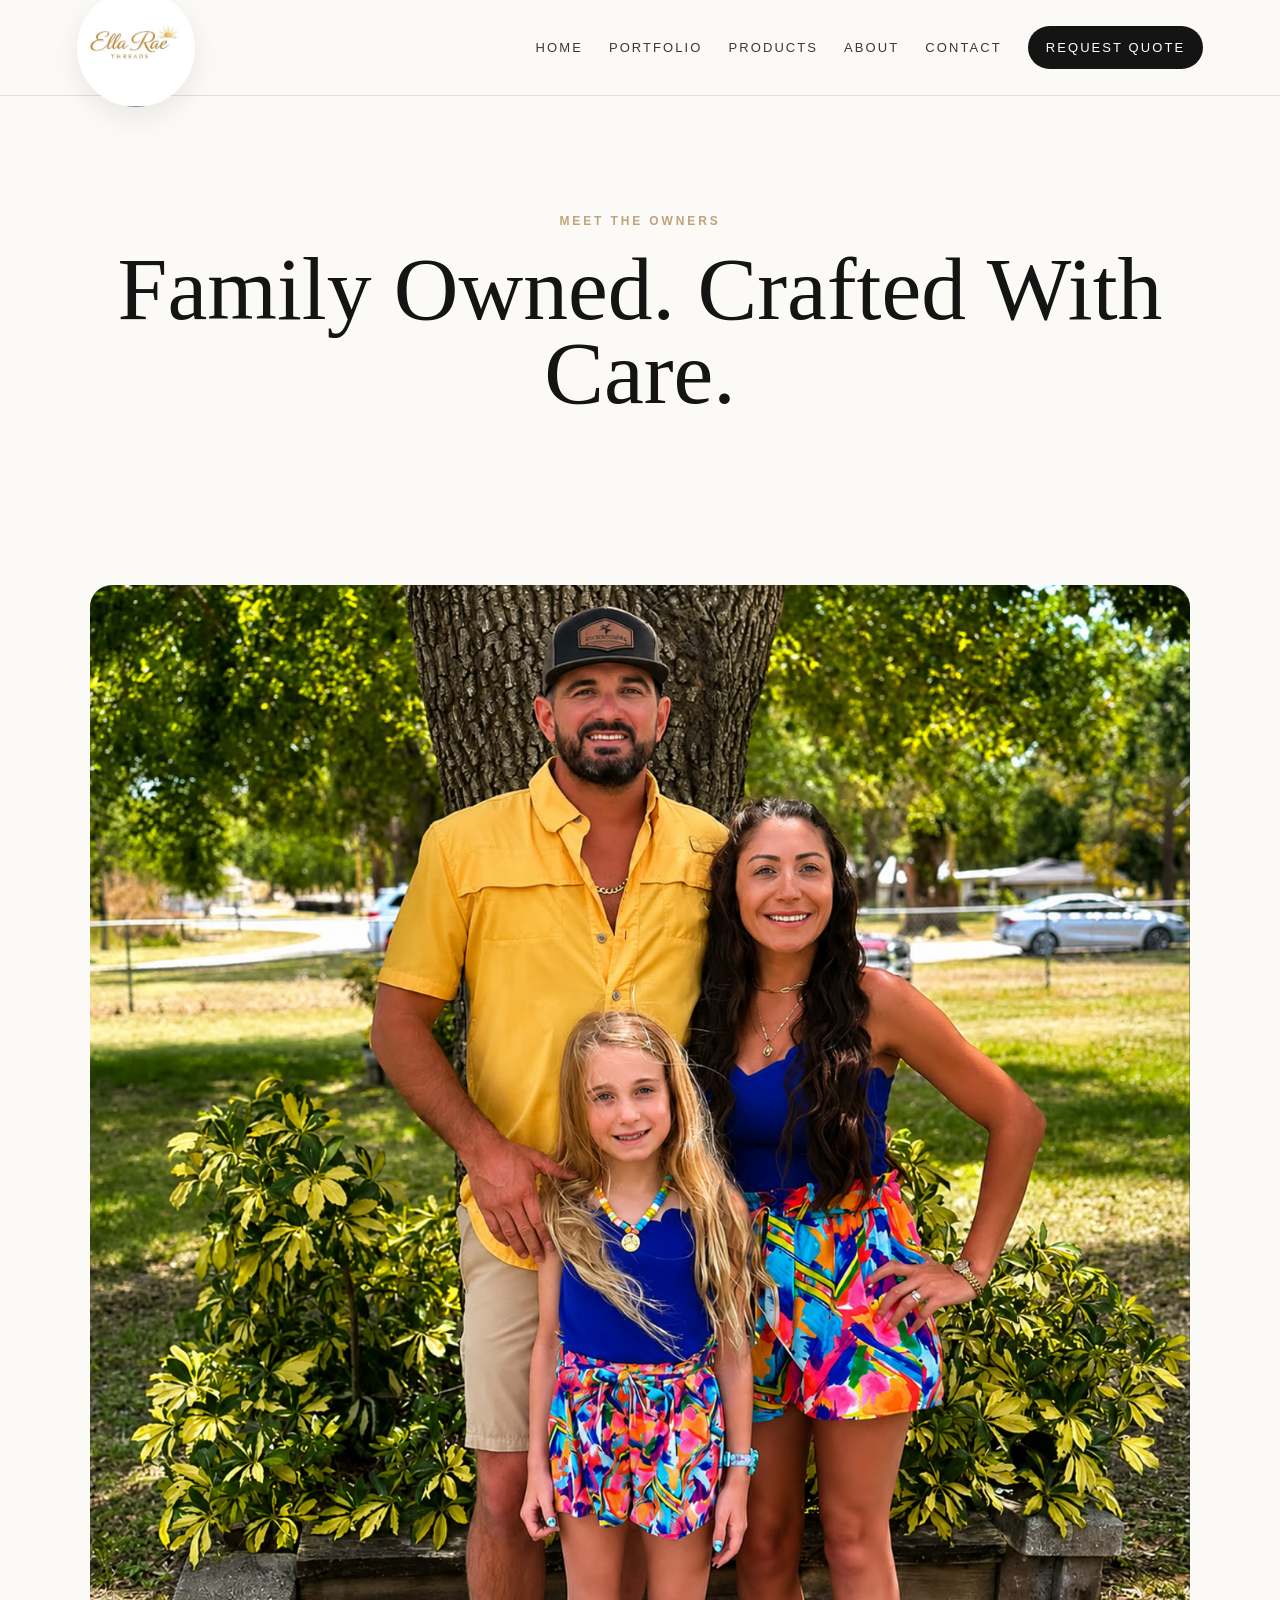
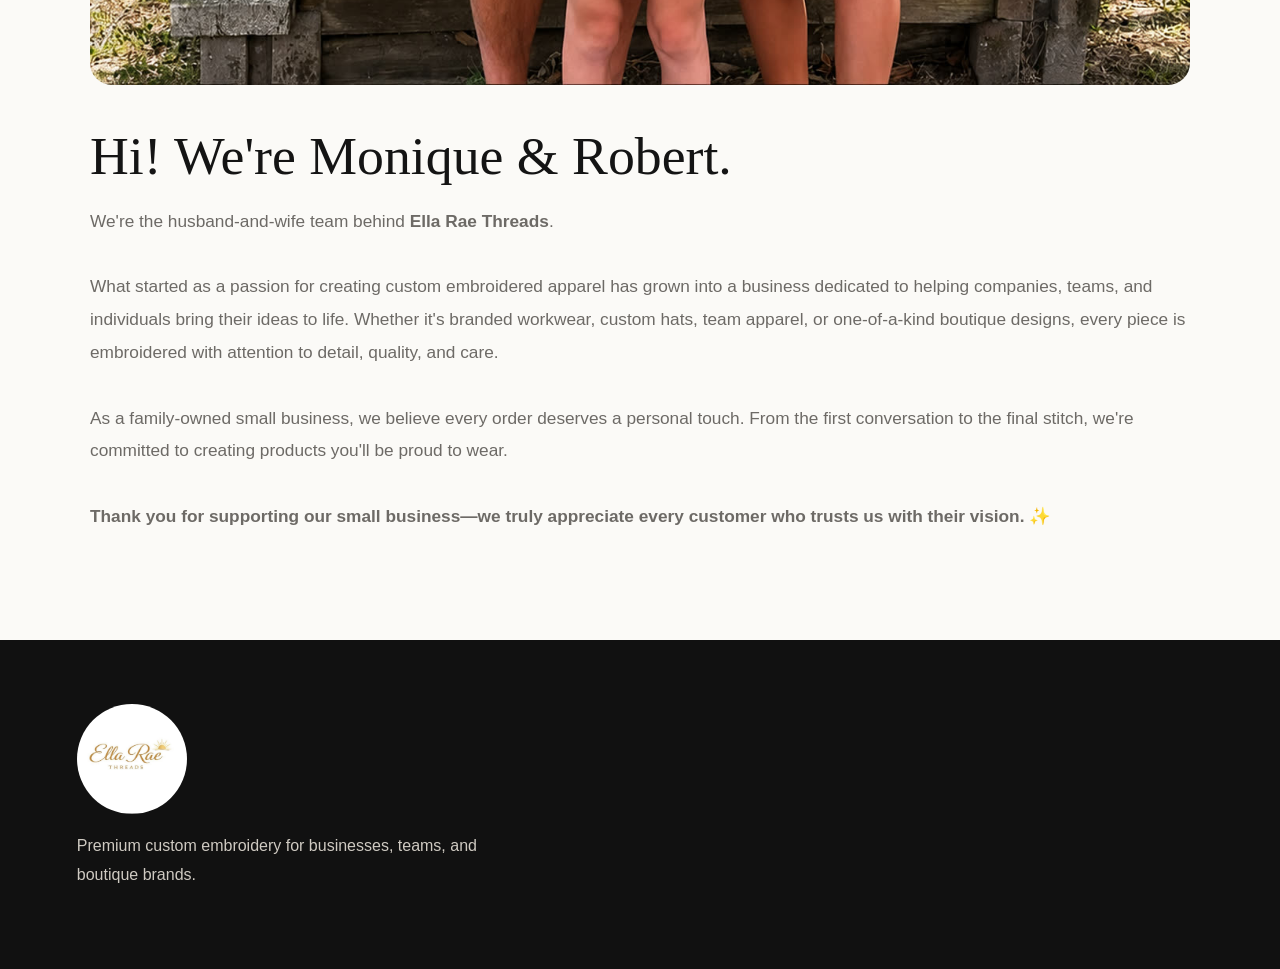
==== commit 05e47ede: "Add files via upload" ====
--- a/about.html
+++ b/about.html
@@ -1,4 +1,21 @@
-<!doctype html><html lang="en"><head><meta charset="utf-8"><meta name="viewport" content="width=device-width, initial-scale=1"><title>About | Ella Rae Threads</title><meta name="description" content="Premium custom embroidery for businesses, teams and boutique brands."><link rel="stylesheet" href="assets/style.css"></head><body><header class="site-header"><a class="brand" href="index.html"><img src="assets/logo.jpg" alt="Ella Rae Threads logo"></a><button class="menu-toggle">☰</button><nav class="nav"><a href="index.html">Home</a><a href="portfolio.html">Portfolio</a><a href="products.html">Products</a><a href="about.html">About</a><a href="contact.html">Contact</a><a class="quote-link" href="quote.html">Request Quote</a></nav></header><main><section class="page-hero"><span class="eyebrow">Meet the Owners</span><h1>Family Owned. Crafted With Care.</h1></section><section class="section"><div style="max-width:1100px;margin:auto"><img src="assets/family.jpg" alt="Monique, Robert and family" style="width:100%;border-radius:22px;margin-bottom:40px"><h2>Hi! We're Monique & Robert.</h2><p style="color:var(--muted);line-height:1.9;font-size:1.08rem">We're the husband-and-wife team behind <strong>Ella Rae Threads</strong>.<br><br>What started as a passion for creating custom embroidered apparel has grown into a business dedicated to helping companies, teams, and individuals bring their ideas to life. Whether it's branded workwear, custom hats, team apparel, or one-of-a-kind boutique designs, every piece is embroidered with attention to detail, quality, and care.<br><br>As a family-owned small business, we believe every order deserves a personal touch. From the first conversation to the final stitch, we're committed to creating products you'll be proud to wear.<br><br><strong>Thank you for supporting our small business—we truly appreciate every customer who trusts us with their vision.</strong> ✨</p></div></section></main><footer class="footer"><div><img src="assets/logo.jpg" class="footer-logo"><p>Premium custom embroidery for businesses, teams, and boutique brands.</p></div></footer>
+<!doctype html><html lang="en"><head><meta charset="utf-8"><meta name="viewport" content="width=device-width, initial-scale=1"><title>About | Ella Rae Threads</title><meta name="description" content="Premium custom embroidery for businesses, teams and boutique brands."><link rel="icon" href="assets/favicon.ico" sizes="any">
+<link rel="icon" type="image/png" sizes="32x32" href="assets/favicon-32x32.png">
+<link rel="icon" type="image/png" sizes="16x16" href="assets/favicon-16x16.png">
+<link rel="apple-touch-icon" sizes="180x180" href="assets/apple-touch-icon.png">
+<link rel="manifest" href="assets/site.webmanifest">
+<meta name="theme-color" content="#c7973e">
+<meta property="og:type" content="website">
+<meta property="og:site_name" content="Ella Rae Threads">
+<meta property="og:title" content="Ella Rae Threads | Premium Custom Embroidery">
+<meta property="og:description" content="Premium custom embroidery for hats, apparel, businesses, teams and boutique designs.">
+<meta property="og:image" content="https://ellaraethreads.com/assets/share-preview.jpg?v=14-4">
+<meta property="og:image:width" content="1200">
+<meta property="og:image:height" content="630">
+<meta property="og:url" content="https://ellaraethreads.com/">
+<meta name="twitter:card" content="summary_large_image">
+<meta name="twitter:title" content="Ella Rae Threads | Premium Custom Embroidery">
+<meta name="twitter:description" content="Premium custom embroidery for hats, apparel, businesses, teams and boutique designs.">
+<meta name="twitter:image" content="https://ellaraethreads.com/assets/share-preview.jpg?v=14-4"><link rel="stylesheet" href="assets/style.css"></head><body><header class="site-header"><a class="brand" href="index.html"><img src="assets/logo.jpg" alt="Ella Rae Threads logo"></a><button class="menu-toggle">☰</button><nav class="nav"><a href="index.html">Home</a><a href="portfolio.html">Portfolio</a><a href="products.html">Products</a><a href="about.html">About</a><a href="contact.html">Contact</a><a class="quote-link" href="quote.html">Request Quote</a></nav></header><main><section class="page-hero"><span class="eyebrow">Meet the Owners</span><h1>Family Owned. Crafted With Care.</h1></section><section class="section"><div style="max-width:1100px;margin:auto"><img src="assets/family.jpg" alt="Monique, Robert and family" style="width:100%;border-radius:22px;margin-bottom:40px"><h2>Hi! We're Monique & Robert.</h2><p style="color:var(--muted);line-height:1.9;font-size:1.08rem">We're the husband-and-wife team behind <strong>Ella Rae Threads</strong>.<br><br>What started as a passion for creating custom embroidered apparel has grown into a business dedicated to helping companies, teams, and individuals bring their ideas to life. Whether it's branded workwear, custom hats, team apparel, or one-of-a-kind boutique designs, every piece is embroidered with attention to detail, quality, and care.<br><br>As a family-owned small business, we believe every order deserves a personal touch. From the first conversation to the final stitch, we're committed to creating products you'll be proud to wear.<br><br><strong>Thank you for supporting our small business—we truly appreciate every customer who trusts us with their vision.</strong> ✨</p></div></section></main><footer class="footer"><div><img src="assets/logo.jpg" class="footer-logo"><p>Premium custom embroidery for businesses, teams, and boutique brands.</p></div></footer>
 <div class="fb-pop" id="fbPop" aria-live="polite">
   <button class="fb-close" type="button" aria-label="Close Facebook pop-up">×</button>
   <div class="fb-card">
--- a/assets/style.css
+++ b/assets/style.css
@@ -64,3 +64,60 @@
 .fb-card{background:#fff}.fb-cover{height:112px;background:linear-gradient(135deg,#111,#3b3327 52%,#bfa37a);position:relative}.fb-cover:after{content:"";position:absolute;inset:0;background:radial-gradient(circle at 72% 28%,rgba(255,255,255,.2),transparent 34%)}.fb-page-logo{position:absolute;left:22px;bottom:-38px;width:82px;height:82px;border-radius:50%;object-fit:cover;border:4px solid #fff;box-shadow:0 12px 28px rgba(0,0,0,.18)}.fb-card-body{padding:50px 22px 22px}.fb-card-body strong{display:block;font-family:'Great Vibes','Brush Script MT',cursive;font-size:38px;font-weight:400;color:#151515;line-height:1;margin:0}.fb-card-body p{color:var(--muted);line-height:1.5;margin:10px 0 12px}.fb-meta{font-size:12px;letter-spacing:.08em;text-transform:uppercase;color:#8a8277;margin-bottom:18px}.fb-card-body .fb-btn{width:100%;background:#1877f2;color:#fff;border-radius:14px;padding:14px 18px;font-weight:800;text-align:center}.fb-card-body .fb-kicker{margin-bottom:8px;color:var(--champagne)}
 @media(max-width:900px){.brand-script{font-size:28px}.brand-block{font-size:10px;letter-spacing:.28em}.brand-wordmark{max-width:none}.fb-card-body strong{font-size:34px}}
 @media(max-width:430px){.brand-script{font-size:24px}.brand-block{font-size:9px;letter-spacing:.22em}.brand{gap:8px}.brand img{width:78px;height:78px}}
+
+/* v14 production polish: black hamburger + smoother mobile menu */
+.menu-toggle{
+  color:#111111;
+  cursor:pointer;
+  line-height:1;
+  transition:color .25s ease, transform .25s ease;
+}
+.menu-toggle:hover{color:var(--champagne);transform:translateY(-1px)}
+@media(max-width:900px){
+  .menu-toggle{font-size:32px;padding:10px;margin-right:-6px}
+  .nav{
+    display:flex;
+    opacity:0;
+    transform:translateY(-10px);
+    pointer-events:none;
+    transition:opacity .25s ease, transform .25s ease;
+  }
+  .nav.open{
+    opacity:1;
+    transform:translateY(0);
+    pointer-events:auto;
+  }
+  .nav a{padding:6px 0;color:#111111}
+  .nav a:hover{color:var(--champagne)}
+}
+
+
+/* v14.1: Facebook popup video preview */
+.fb-video-cover{height:190px;background:#111;overflow:hidden;position:relative}
+.fb-preview-video{width:100%;height:100%;object-fit:cover;display:block;filter:saturate(.95) contrast(1.05)}
+.fb-video-shade{position:absolute;inset:0;background:linear-gradient(180deg,rgba(0,0,0,.08),rgba(0,0,0,.48))}
+.fb-video-cover:after{content:"";position:absolute;inset:0;border-bottom:1px solid rgba(255,255,255,.12);background:none}
+.fb-card-body{padding:24px 22px 22px}
+.fb-card-body .fb-btn{background:#111;color:#fff}
+.fb-card-body .fb-btn:hover{background:var(--champagne);color:#111}
+@media(max-width:430px){.fb-video-cover{height:170px}.fb-card-body{padding:22px 18px 18px}}
+
+
+/* v14.2 - Taller Facebook popup video layout */
+.fb-pop{width:min(460px,calc(100vw - 28px));right:24px;bottom:24px;border-radius:26px;}
+.fb-card{max-height:calc(100vh - 48px);overflow:auto;}
+.fb-video-cover{height:min(58vh,520px);background:#0b0b0b;display:flex;align-items:center;justify-content:center;padding:12px;}
+.fb-preview-video{width:100%;height:100%;object-fit:contain;border-radius:18px;background:#000;}
+.fb-video-shade{display:none;}
+.fb-card-body{padding:24px 26px 26px;text-align:center;}
+.fb-card-body strong{font-size:36px;}
+.fb-card-body p{font-size:15px;}
+.fb-close{top:12px;right:12px;}
+@media(max-width:600px){
+  .fb-pop{left:14px;right:14px;bottom:14px;width:auto;border-radius:24px;}
+  .fb-card{max-height:calc(100vh - 28px);}
+  .fb-video-cover{height:54vh;padding:10px;}
+  .fb-preview-video{border-radius:16px;}
+  .fb-card-body{padding:20px 18px 20px;}
+  .fb-card-body strong{font-size:31px;}
+}
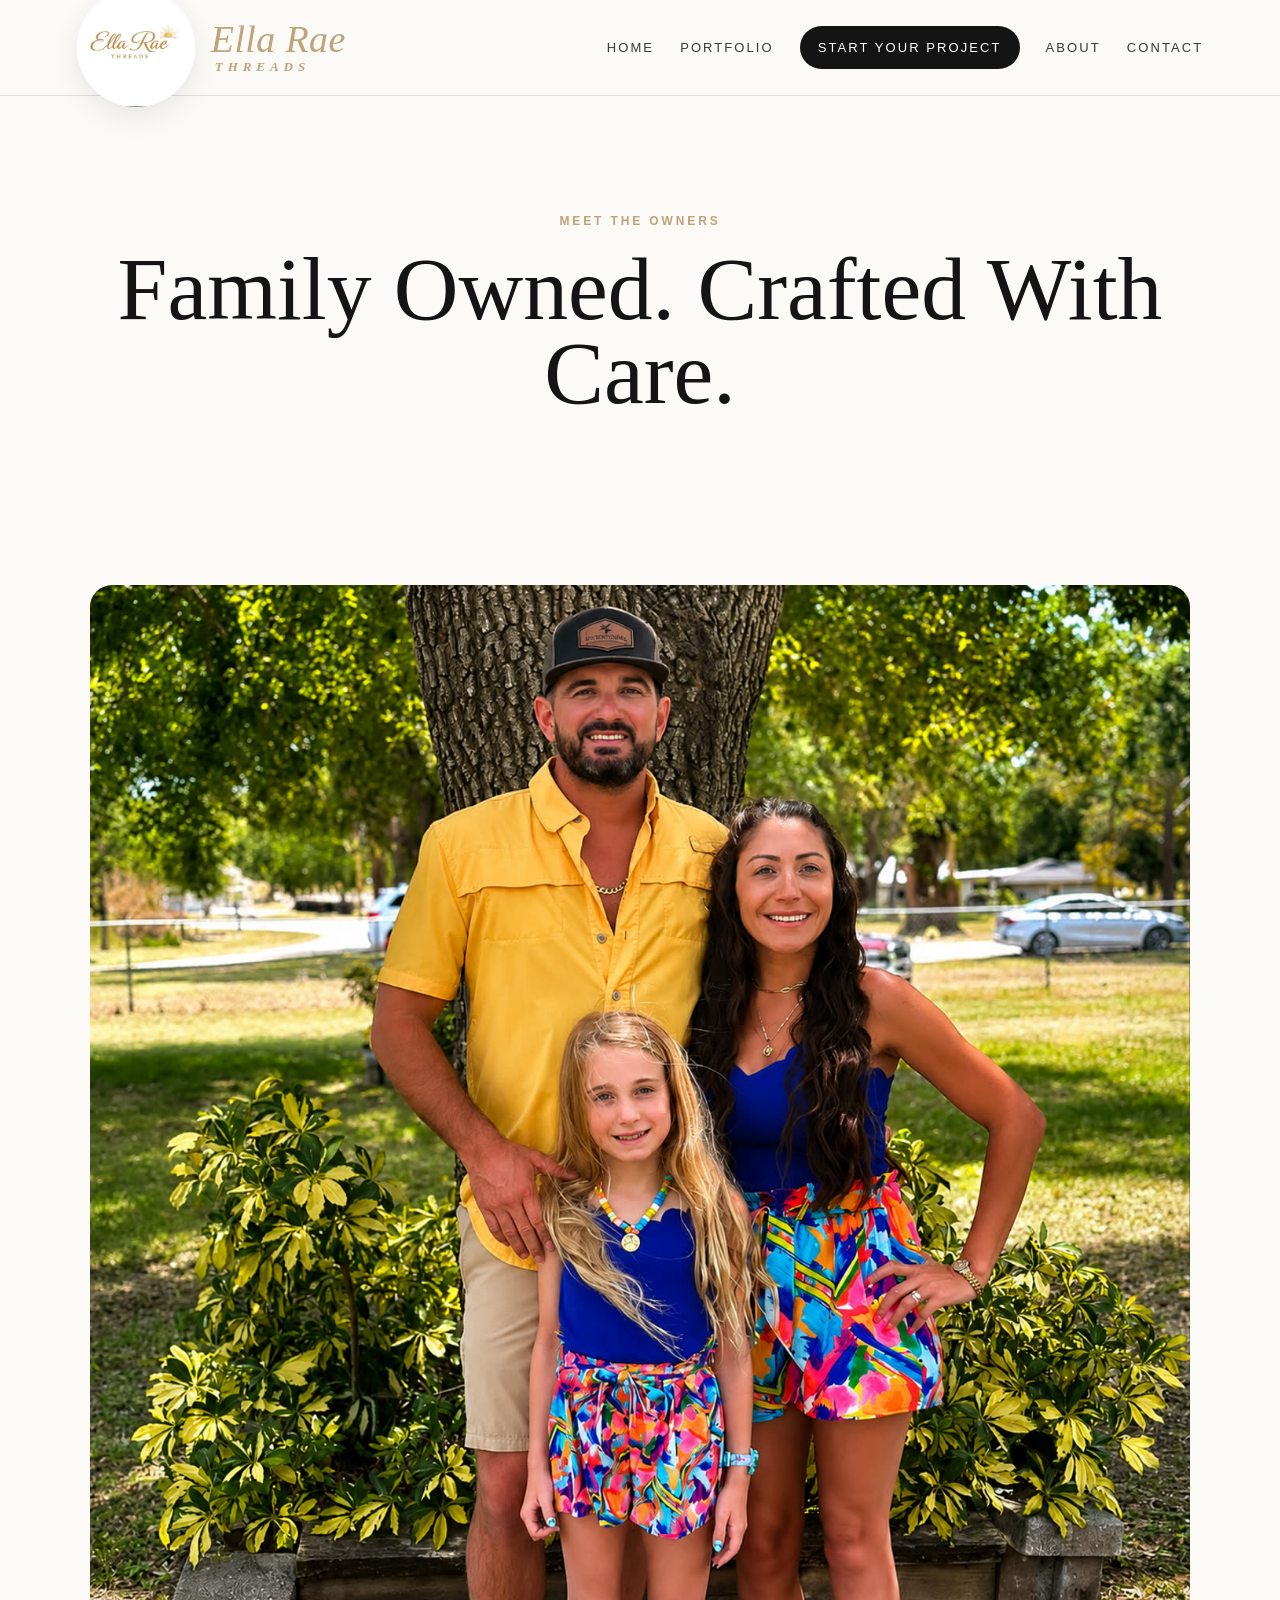
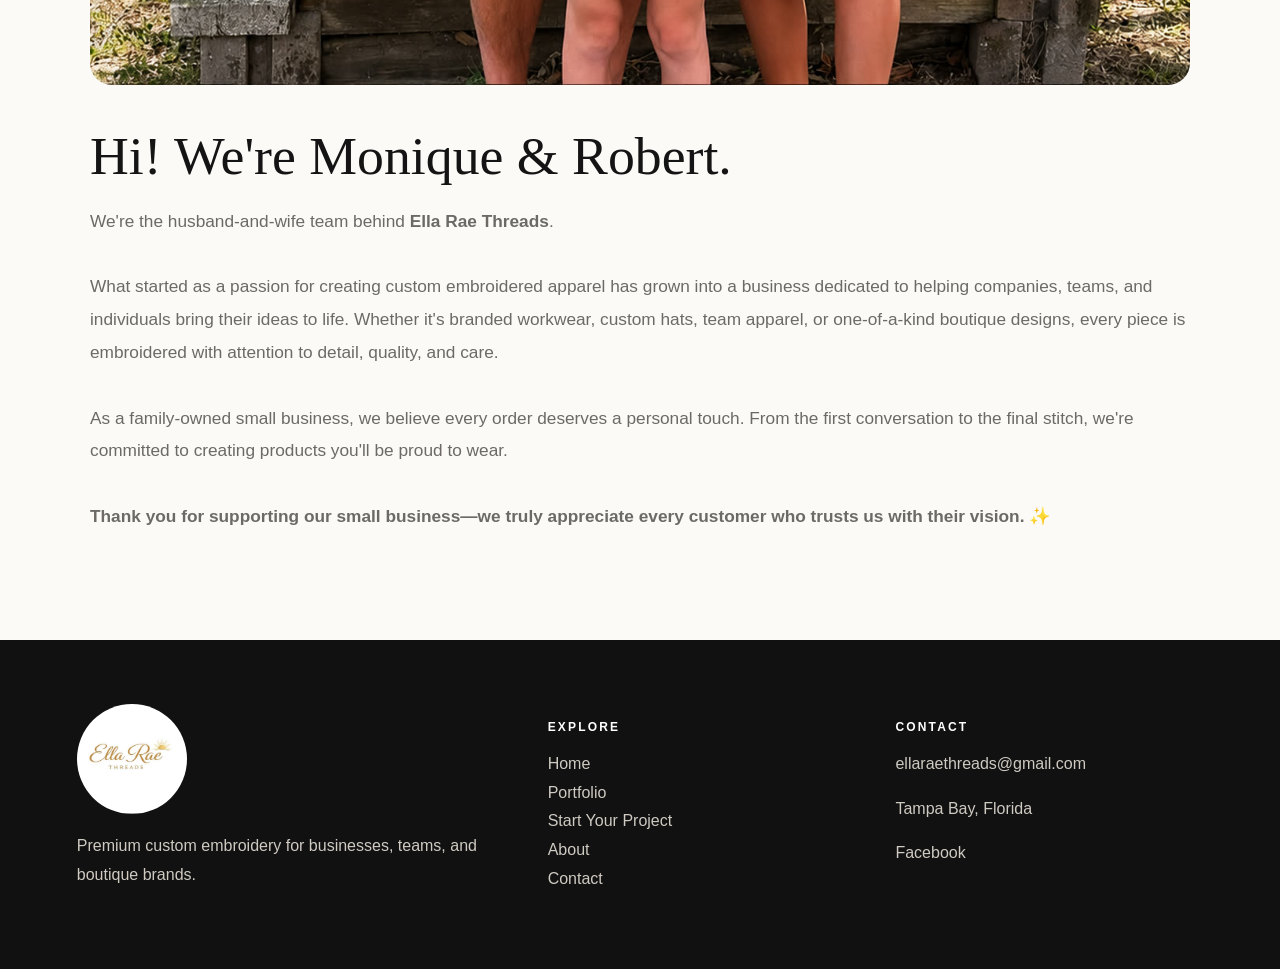
==== commit cd1fe9f9: "Add files via upload" ====
--- a/about.html
+++ b/about.html
@@ -15,7 +15,7 @@
 <meta name="twitter:card" content="summary_large_image">
 <meta name="twitter:title" content="Ella Rae Threads | Premium Custom Embroidery">
 <meta name="twitter:description" content="Premium custom embroidery for hats, apparel, businesses, teams and boutique designs.">
-<meta name="twitter:image" content="https://ellaraethreads.com/assets/share-preview.jpg?v=14-4"><link rel="stylesheet" href="assets/style.css"></head><body><header class="site-header"><a class="brand" href="index.html"><img src="assets/logo.jpg" alt="Ella Rae Threads logo"></a><button class="menu-toggle">☰</button><nav class="nav"><a href="index.html">Home</a><a href="portfolio.html">Portfolio</a><a href="products.html">Products</a><a href="about.html">About</a><a href="contact.html">Contact</a><a class="quote-link" href="quote.html">Request Quote</a></nav></header><main><section class="page-hero"><span class="eyebrow">Meet the Owners</span><h1>Family Owned. Crafted With Care.</h1></section><section class="section"><div style="max-width:1100px;margin:auto"><img src="assets/family.jpg" alt="Monique, Robert and family" style="width:100%;border-radius:22px;margin-bottom:40px"><h2>Hi! We're Monique & Robert.</h2><p style="color:var(--muted);line-height:1.9;font-size:1.08rem">We're the husband-and-wife team behind <strong>Ella Rae Threads</strong>.<br><br>What started as a passion for creating custom embroidered apparel has grown into a business dedicated to helping companies, teams, and individuals bring their ideas to life. Whether it's branded workwear, custom hats, team apparel, or one-of-a-kind boutique designs, every piece is embroidered with attention to detail, quality, and care.<br><br>As a family-owned small business, we believe every order deserves a personal touch. From the first conversation to the final stitch, we're committed to creating products you'll be proud to wear.<br><br><strong>Thank you for supporting our small business—we truly appreciate every customer who trusts us with their vision.</strong> ✨</p></div></section></main><footer class="footer"><div><img src="assets/logo.jpg" class="footer-logo"><p>Premium custom embroidery for businesses, teams, and boutique brands.</p></div></footer>
+<meta name="twitter:image" content="https://ellaraethreads.com/assets/share-preview.jpg?v=14-4"><link rel="stylesheet" href="assets/style.css"></head><body><header class="site-header"><a class="brand" href="index.html" aria-label="Ella Rae Threads home"><img src="assets/logo.jpg" alt="Ella Rae Threads logo"><span class="brand-wordmark" aria-hidden="true"><span class="brand-script">Ella Rae</span><span class="brand-block">THREADS</span></span></a><button class="menu-toggle" aria-label="Open menu">☰</button><nav class="nav"><a href="index.html">Home</a><a href="portfolio.html">Portfolio</a><a class="quote-link" href="quote.html">Start Your Project</a><a href="about.html">About</a><a href="contact.html">Contact</a></nav></header><main><section class="page-hero"><span class="eyebrow">Meet the Owners</span><h1>Family Owned. Crafted With Care.</h1></section><section class="section"><div style="max-width:1100px;margin:auto"><img src="assets/family.jpg" alt="Monique, Robert and family" style="width:100%;border-radius:22px;margin-bottom:40px"><h2>Hi! We're Monique & Robert.</h2><p style="color:var(--muted);line-height:1.9;font-size:1.08rem">We're the husband-and-wife team behind <strong>Ella Rae Threads</strong>.<br><br>What started as a passion for creating custom embroidered apparel has grown into a business dedicated to helping companies, teams, and individuals bring their ideas to life. Whether it's branded workwear, custom hats, team apparel, or one-of-a-kind boutique designs, every piece is embroidered with attention to detail, quality, and care.<br><br>As a family-owned small business, we believe every order deserves a personal touch. From the first conversation to the final stitch, we're committed to creating products you'll be proud to wear.<br><br><strong>Thank you for supporting our small business—we truly appreciate every customer who trusts us with their vision.</strong> ✨</p></div></section></main><footer class="footer"><div><img src="assets/logo.jpg" alt="Ella Rae Threads logo" class="footer-logo"><p>Premium custom embroidery for businesses, teams, and boutique brands.</p></div><div><h4>Explore</h4><a href="index.html">Home</a><a href="portfolio.html">Portfolio</a><a href="quote.html">Start Your Project</a><a href="about.html">About</a><a href="contact.html">Contact</a></div><div><h4>Contact</h4><a href="mailto:ellaraethreads@gmail.com">ellaraethreads@gmail.com</a><p>Tampa Bay, Florida</p><a href="https://www.facebook.com/share/18rKJjrLxv/?mibextid=wwXIfr">Facebook</a></div></footer>
 <div class="fb-pop" id="fbPop" aria-live="polite">
   <button class="fb-close" type="button" aria-label="Close Facebook pop-up">×</button>
   <div class="fb-card">
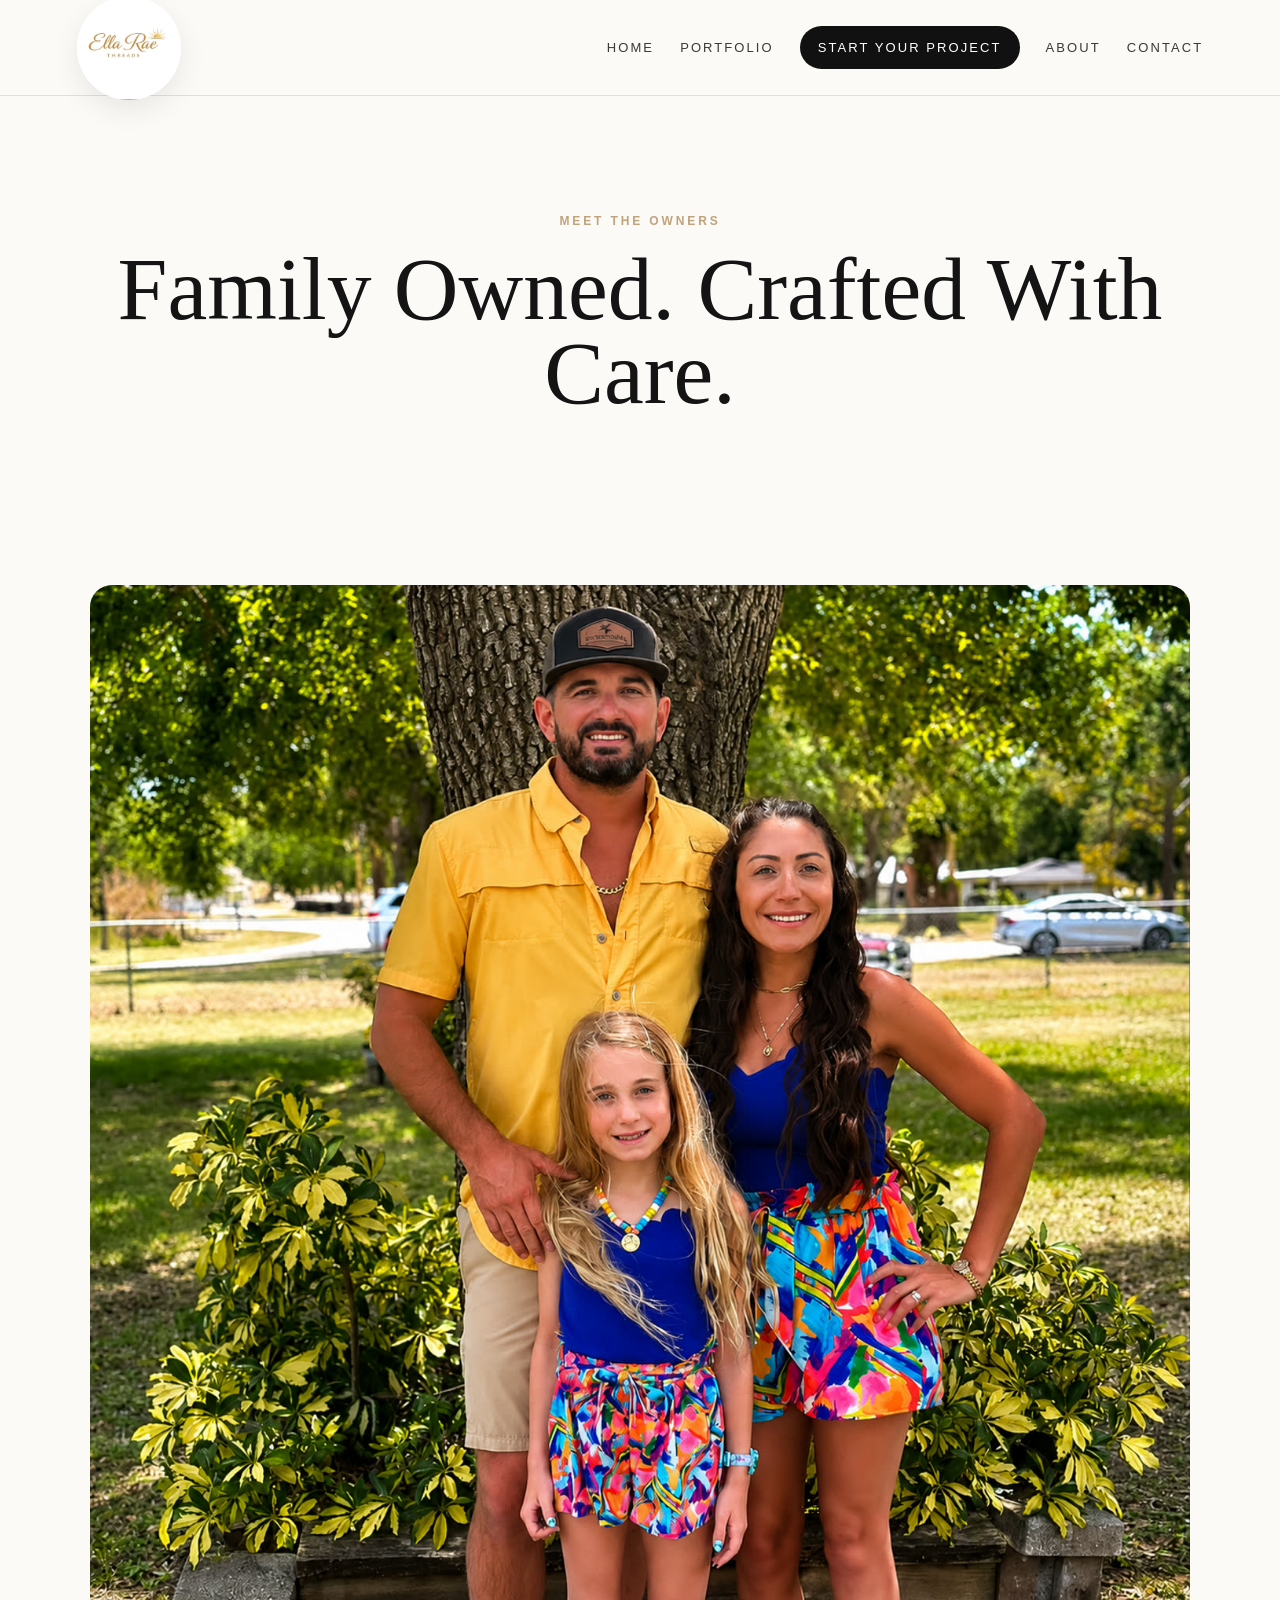
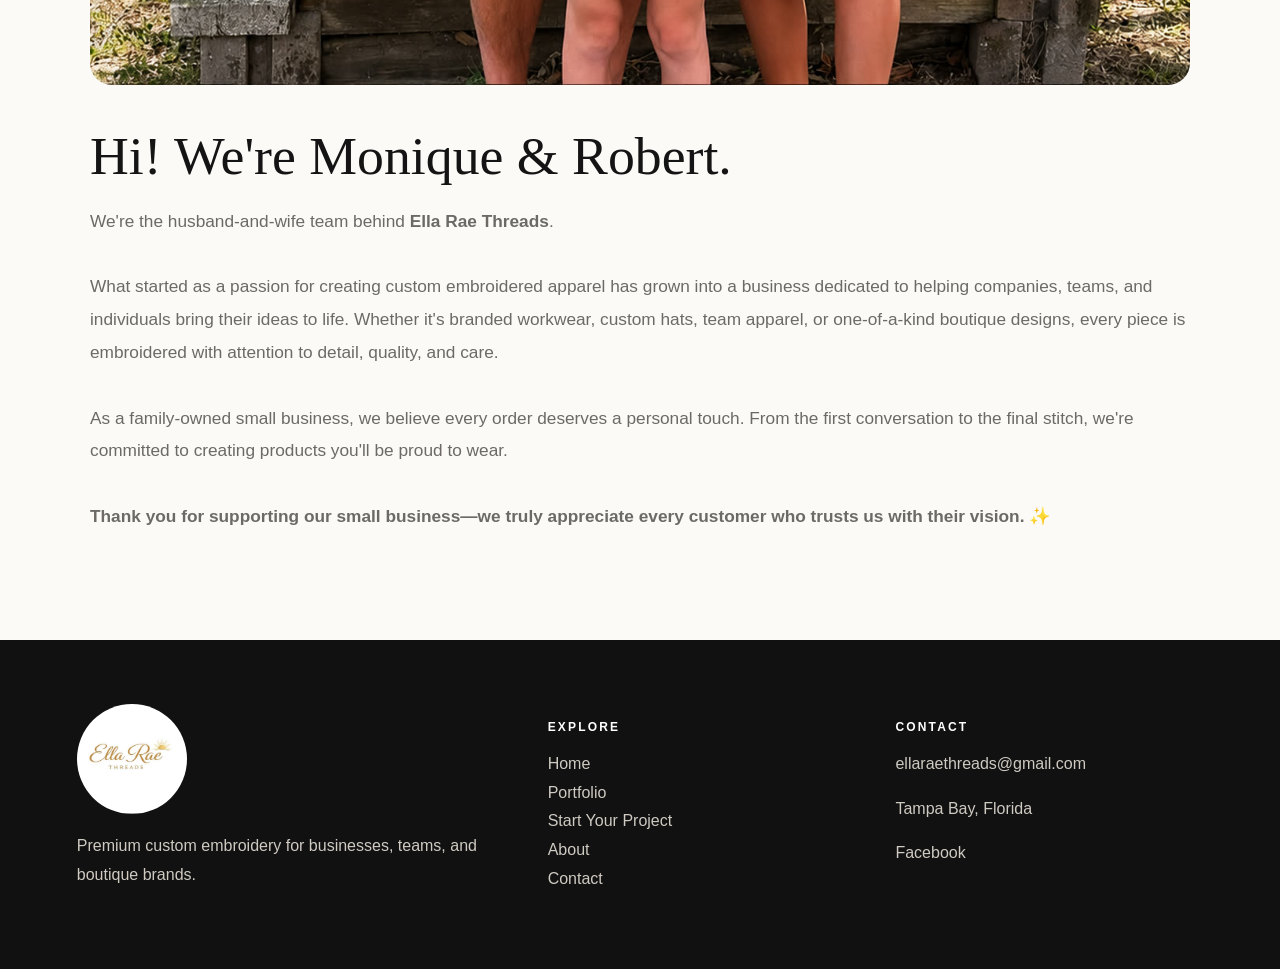
==== commit 8efb56c4: "Add files via upload" ====
--- a/about.html
+++ b/about.html
@@ -1,33 +1,18 @@
-<!doctype html><html lang="en"><head><meta charset="utf-8"><meta name="viewport" content="width=device-width, initial-scale=1"><title>About | Ella Rae Threads</title><meta name="description" content="Premium custom embroidery for businesses, teams and boutique brands."><link rel="icon" href="assets/favicon.ico" sizes="any">
-<link rel="icon" type="image/png" sizes="32x32" href="assets/favicon-32x32.png">
-<link rel="icon" type="image/png" sizes="16x16" href="assets/favicon-16x16.png">
-<link rel="apple-touch-icon" sizes="180x180" href="assets/apple-touch-icon.png">
-<link rel="manifest" href="assets/site.webmanifest">
-<meta name="theme-color" content="#c7973e">
-<meta property="og:type" content="website">
-<meta property="og:site_name" content="Ella Rae Threads">
-<meta property="og:title" content="Ella Rae Threads | Premium Custom Embroidery">
-<meta property="og:description" content="Premium custom embroidery for hats, apparel, businesses, teams and boutique designs.">
-<meta property="og:image" content="https://ellaraethreads.com/assets/share-preview.jpg?v=14-4">
-<meta property="og:image:width" content="1200">
-<meta property="og:image:height" content="630">
-<meta property="og:url" content="https://ellaraethreads.com/">
-<meta name="twitter:card" content="summary_large_image">
-<meta name="twitter:title" content="Ella Rae Threads | Premium Custom Embroidery">
-<meta name="twitter:description" content="Premium custom embroidery for hats, apparel, businesses, teams and boutique designs.">
-<meta name="twitter:image" content="https://ellaraethreads.com/assets/share-preview.jpg?v=14-4"><link rel="stylesheet" href="assets/style.css"></head><body><header class="site-header"><a class="brand" href="index.html" aria-label="Ella Rae Threads home"><img src="assets/logo.jpg" alt="Ella Rae Threads logo"><span class="brand-wordmark" aria-hidden="true"><span class="brand-script">Ella Rae</span><span class="brand-block">THREADS</span></span></a><button class="menu-toggle" aria-label="Open menu">☰</button><nav class="nav"><a href="index.html">Home</a><a href="portfolio.html">Portfolio</a><a class="quote-link" href="quote.html">Start Your Project</a><a href="about.html">About</a><a href="contact.html">Contact</a></nav></header><main><section class="page-hero"><span class="eyebrow">Meet the Owners</span><h1>Family Owned. Crafted With Care.</h1></section><section class="section"><div style="max-width:1100px;margin:auto"><img src="assets/family.jpg" alt="Monique, Robert and family" style="width:100%;border-radius:22px;margin-bottom:40px"><h2>Hi! We're Monique & Robert.</h2><p style="color:var(--muted);line-height:1.9;font-size:1.08rem">We're the husband-and-wife team behind <strong>Ella Rae Threads</strong>.<br><br>What started as a passion for creating custom embroidered apparel has grown into a business dedicated to helping companies, teams, and individuals bring their ideas to life. Whether it's branded workwear, custom hats, team apparel, or one-of-a-kind boutique designs, every piece is embroidered with attention to detail, quality, and care.<br><br>As a family-owned small business, we believe every order deserves a personal touch. From the first conversation to the final stitch, we're committed to creating products you'll be proud to wear.<br><br><strong>Thank you for supporting our small business—we truly appreciate every customer who trusts us with their vision.</strong> ✨</p></div></section></main><footer class="footer"><div><img src="assets/logo.jpg" alt="Ella Rae Threads logo" class="footer-logo"><p>Premium custom embroidery for businesses, teams, and boutique brands.</p></div><div><h4>Explore</h4><a href="index.html">Home</a><a href="portfolio.html">Portfolio</a><a href="quote.html">Start Your Project</a><a href="about.html">About</a><a href="contact.html">Contact</a></div><div><h4>Contact</h4><a href="mailto:ellaraethreads@gmail.com">ellaraethreads@gmail.com</a><p>Tampa Bay, Florida</p><a href="https://www.facebook.com/share/18rKJjrLxv/?mibextid=wwXIfr">Facebook</a></div></footer>
+<!doctype html><html lang="en"><head><meta charset="utf-8"><meta name="viewport" content="width=device-width, initial-scale=1"><title>About | Ella Rae Threads</title><meta name="description" content="Premium custom embroidery for businesses, teams and boutique brands."><link rel="stylesheet" href="assets/style.css"></head><body><header class="site-header"><a class="brand" href="index.html" aria-label="Ella Rae Threads home"><img src="assets/logo.jpg" alt="Ella Rae Threads logo"></a><button class="menu-toggle" aria-label="Open menu">☰</button><nav class="nav"><a href="index.html">Home</a><a href="portfolio.html">Portfolio</a><a class="quote-link" href="quote.html">Start Your Project</a><a href="about.html">About</a><a href="contact.html">Contact</a></nav></header><main><section class="page-hero"><span class="eyebrow">Meet the Owners</span><h1>Family Owned. Crafted With Care.</h1></section><section class="section"><div style="max-width:1100px;margin:auto"><img src="assets/family.jpg" alt="Monique, Robert and family" style="width:100%;border-radius:22px;margin-bottom:40px"><h2>Hi! We're Monique & Robert.</h2><p style="color:var(--muted);line-height:1.9;font-size:1.08rem">We're the husband-and-wife team behind <strong>Ella Rae Threads</strong>.<br><br>What started as a passion for creating custom embroidered apparel has grown into a business dedicated to helping companies, teams, and individuals bring their ideas to life. Whether it's branded workwear, custom hats, team apparel, or one-of-a-kind boutique designs, every piece is embroidered with attention to detail, quality, and care.<br><br>As a family-owned small business, we believe every order deserves a personal touch. From the first conversation to the final stitch, we're committed to creating products you'll be proud to wear.<br><br><strong>Thank you for supporting our small business—we truly appreciate every customer who trusts us with their vision.</strong> ✨</p></div></section></main><footer class="footer"><div><img src="assets/logo.jpg" alt="Ella Rae Threads logo" class="footer-logo"><p>Premium custom embroidery for businesses, teams, and boutique brands.</p></div><div><h4>Explore</h4><a href="index.html">Home</a><a href="portfolio.html">Portfolio</a><a href="quote.html">Start Your Project</a><a href="about.html">About</a><a href="contact.html">Contact</a></div><div><h4>Contact</h4><a href="mailto:ellaraethreads@gmail.com">ellaraethreads@gmail.com</a><p>Tampa Bay, Florida</p><a href="https://www.facebook.com/share/18rKJjrLxv/?mibextid=wwXIfr">Facebook</a></div></footer>
 <div class="fb-pop" id="fbPop" aria-live="polite">
   <button class="fb-close" type="button" aria-label="Close Facebook pop-up">×</button>
   <div class="fb-card">
-    <div class="fb-cover">
-      <img src="assets/logo.jpg" alt="Ella Rae Threads logo" class="fb-page-logo">
+    <div class="fb-cover fb-video-cover">
+      <video class="fb-preview-video" autoplay muted loop playsinline preload="metadata" poster="assets/hero-machine.webp">
+        <source src="assets/behind-the-stitch.mp4" type="video/mp4">
+      </video>
     </div>
     <div class="fb-card-body">
-      <span class="fb-kicker">Follow our work</span>
-      <strong>Ella Rae Threads</strong>
-      <p>Custom embroidered hats, apparel, team gear and boutique pieces crafted with care.</p>
-      <div class="fb-meta">Tampa Bay, FL · Custom Embroidery</div>
-      <a class="fb-btn" href="https://www.facebook.com/share/18rKJjrLxv/?mibextid=wwXIfr" target="_blank" rel="noopener">Like us on Facebook</a>
+      <span class="fb-kicker">Join the community</span>
+      <strong>Follow Our Journey</strong>
+      <p>See behind-the-scenes embroidery, customer projects, new designs, and exclusive updates.</p>
+      <a class="fb-btn fb-btn-pop" href="https://www.facebook.com/share/18rKJjrLxv/?mibextid=wwXIfr" target="_blank" rel="noopener">Follow Ella Rae Threads →</a>
+      <button class="fb-later" type="button">Maybe Later</button>
     </div>
   </div>
 </div>
--- a/assets/style.css
+++ b/assets/style.css
@@ -121,3 +121,20 @@
   .fb-card-body{padding:20px 18px 20px;}
   .fb-card-body strong{font-size:31px;}
 }
+
+
+/* v15.1 minimalist launch polish */
+.site-header .brand{min-width:auto;gap:0}.site-header .brand-wordmark{display:none!important}.site-header .brand img{width:104px;height:104px}.nav .quote-link{background:#111;color:#fff!important}.nav .quote-link:hover{background:var(--champagne);color:#111!important}
+@media(max-width:900px){.site-header .brand img{width:82px;height:82px}.site-header{min-height:78px}.menu-toggle{color:#111!important}.nav{align-items:stretch}.nav a{font-size:13px;letter-spacing:.16em}.nav .quote-link{text-align:center;margin-top:8px}}
+
+/* Contact page v15.1 */
+.contact-hero{padding-bottom:3vw}.contact-hero p{max-width:760px}.service-note{margin:30px auto 0;display:flex;flex-direction:column;gap:8px;max-width:520px;border:1px solid var(--line);background:#fff;border-radius:22px;padding:22px}.service-note strong{font-family:Georgia,'Times New Roman',serif;font-size:24px;font-weight:400}.service-note span{color:var(--muted);line-height:1.55}.contact-grid{display:grid;grid-template-columns:.8fr 1.2fr;gap:28px;align-items:stretch}.contact-card,.community-card{background:#fff;border:1px solid var(--line);border-radius:30px;overflow:hidden;box-shadow:0 18px 60px rgba(0,0,0,.06)}.contact-card{padding:44px}.contact-card h2,.community-copy h2{font-family:Georgia,'Times New Roman',serif;font-size:clamp(32px,4vw,48px);font-weight:400;line-height:1;margin:12px 0}.contact-card p,.community-copy p{color:var(--muted);line-height:1.65}.community-card{display:grid;grid-template-columns:.9fr 1fr}.community-video{background:#111;min-height:430px}.community-video video{width:100%;height:100%;object-fit:cover;display:block}.community-copy{padding:44px;display:flex;flex-direction:column;justify-content:center}.facebook-cta{display:inline-flex;align-items:center;justify-content:center;width:max-content;margin-top:18px;border-radius:999px;background:#111;color:#fff;padding:16px 24px;font-weight:900;letter-spacing:.03em;box-shadow:0 12px 34px rgba(0,0,0,.18)}.facebook-cta:hover{background:var(--champagne);color:#111}
+@media(max-width:900px){.contact-grid,.community-card{grid-template-columns:1fr}.contact-card,.community-copy{padding:30px}.community-video{min-height:520px}.facebook-cta{width:100%}}
+
+/* Facebook popup stronger button */
+.fb-btn-pop{background:#111!important;color:#fff!important;border-radius:999px!important;padding:16px 20px!important;font-weight:900!important;letter-spacing:.02em!important;box-shadow:0 14px 34px rgba(0,0,0,.22)!important}.fb-btn-pop:hover{background:var(--champagne)!important;color:#111!important}.fb-later{display:block;margin:14px auto 0;background:transparent;border:0;color:#7a746c;text-decoration:underline;cursor:pointer;font:inherit}.fb-later:hover{color:#111}
+
+/* Start Your Project v15.1 */
+.project-hero{padding-bottom:3vw}.project-wrap{display:grid;grid-template-columns:290px minmax(0,1fr);gap:34px;padding:0 6vw 7vw}.project-progress{position:sticky;top:110px;align-self:start;background:#fff;border:1px solid var(--line);border-radius:26px;padding:22px;box-shadow:0 18px 55px rgba(0,0,0,.06);z-index:10}.progress-mobile{display:none}.progress-track{display:grid;gap:10px}.progress-step{display:grid;grid-template-columns:44px 1fr;align-items:center;gap:12px;padding:12px;border-radius:16px;color:#6b655d;border:1px solid transparent}.progress-step span{width:40px;height:40px;border-radius:50%;display:flex;align-items:center;justify-content:center;background:#f4f1eb;color:#111;font-weight:900}.progress-step em{font-style:normal;font-size:13px;text-transform:uppercase;letter-spacing:.12em}.progress-step.active{background:#111;color:#fff;border-color:#111}.progress-step.active span{background:var(--champagne);color:#111}.project-form{display:grid;gap:28px}.project-step{scroll-margin-top:132px;background:#fff;border:1px solid var(--line);border-radius:34px;padding:clamp(28px,4vw,54px);box-shadow:0 18px 60px rgba(0,0,0,.05)}.project-step h2{font-family:Georgia,'Times New Roman',serif;font-size:clamp(34px,4vw,56px);font-weight:400;line-height:1;margin:14px 0 10px}.project-step p{color:var(--muted);line-height:1.6;max-width:720px}.project-options{display:grid;grid-template-columns:repeat(3,1fr);gap:14px;margin-top:26px}.project-options label,.pill-options label{cursor:pointer}.project-options input,.pill-options input{position:absolute;opacity:0;pointer-events:none}.project-options label{display:flex;flex-direction:column;gap:9px;border:1px solid var(--line);border-radius:22px;background:#fff;padding:24px;min-height:150px;transition:.2s ease}.project-options span{font-family:Georgia,'Times New Roman',serif;font-size:28px}.project-options small{color:var(--muted);line-height:1.45}.project-options label:has(input:checked),.pill-options label:has(input:checked){border-color:var(--champagne);box-shadow:0 0 0 2px rgba(191,163,122,.24);background:#fffaf1}.drop-zone{display:flex;flex-direction:column;align-items:center;justify-content:center;text-align:center;gap:8px;margin-top:26px;min-height:240px;border:1.5px dashed #bfb5a7;border-radius:26px;background:#fbfaf7;color:#111;cursor:pointer}.drop-zone input{display:none}.drop-zone strong{font-family:Georgia,'Times New Roman',serif;font-size:32px;font-weight:400}.drop-zone span{color:#111}.drop-zone small{color:var(--muted);letter-spacing:.12em;text-transform:uppercase;font-size:11px}.helper-card{margin-top:18px;background:#fbfaf7;border:1px solid var(--line);border-radius:20px;padding:20px}.helper-card p{margin:8px 0 0}.detail-grid,.contact-form-grid{display:grid;grid-template-columns:1fr 1fr;gap:18px;margin-top:26px}.detail-block,.field-light{display:flex;flex-direction:column;gap:10px}.detail-block.full{grid-column:1/-1}.detail-block>label,.field-light label{font-size:12px;text-transform:uppercase;letter-spacing:.16em;color:#4f4a43;font-weight:800}.pill-options{display:flex;flex-wrap:wrap;gap:10px}.pill-options span{display:block;border:1px solid var(--line);border-radius:999px;background:#fff;color:#111;padding:12px 16px;font-weight:800}.locations span{border-radius:16px}.detail-block input,.detail-block textarea,.field-light input{background:#fff!important;color:#111!important;border:1px solid #cfc7bc!important;border-radius:16px;padding:16px 14px}.detail-block textarea{min-height:130px}.project-submit{width:100%;margin-top:26px;border:0;border-radius:999px;background:#111;color:#fff;padding:18px 28px;font-weight:900;font-size:16px;letter-spacing:.04em;cursor:pointer}.project-submit:hover{background:var(--champagne);color:#111}.what-next{background:#fff}.next-steps{display:grid;grid-template-columns:repeat(5,1fr);gap:14px}.next-steps article{border-top:1px solid var(--line);padding-top:20px}.next-steps span{display:block;color:var(--champagne);font-weight:900;margin-bottom:8px}.next-steps strong{font-family:Georgia,'Times New Roman',serif;font-size:24px;font-weight:400;line-height:1.1}
+@media(max-width:1000px){.project-wrap{grid-template-columns:1fr;padding:0 5vw 12vw}.project-progress{top:78px;border-radius:0;margin:0 -5vw;padding:14px 5vw;border-left:0;border-right:0;box-shadow:0 10px 28px rgba(0,0,0,.08)}.progress-mobile{display:flex;flex-direction:column;gap:4px}.progress-mobile span{font-size:11px;text-transform:uppercase;letter-spacing:.18em;color:var(--champagne);font-weight:900}.progress-mobile strong{font-family:Georgia,'Times New Roman',serif;font-size:21px;font-weight:400;color:#111}.progress-track{display:none}.project-step{scroll-margin-top:160px;border-radius:26px;padding:28px 20px}.project-options{grid-template-columns:1fr;gap:12px}.project-options label{min-height:0;padding:20px}.project-options span{font-size:25px}.detail-grid,.contact-form-grid{grid-template-columns:1fr}.pill-options{display:grid;grid-template-columns:1fr 1fr}.pill-options span{text-align:center;padding:13px 10px}.locations{grid-template-columns:1fr}.drop-zone{min-height:210px}.drop-zone strong{font-size:28px}.next-steps{grid-template-columns:1fr;max-width:520px;margin:auto}.project-hero h1{text-wrap:balance}}
+@media(max-width:460px){.project-wrap{padding-left:4vw;padding-right:4vw}.project-progress{margin-left:-4vw;margin-right:-4vw;padding-left:4vw;padding-right:4vw}.project-step{padding:25px 16px}.pill-options{grid-template-columns:1fr}.project-step h2{font-size:34px}.page-hero.project-hero{padding-left:5vw;padding-right:5vw}}
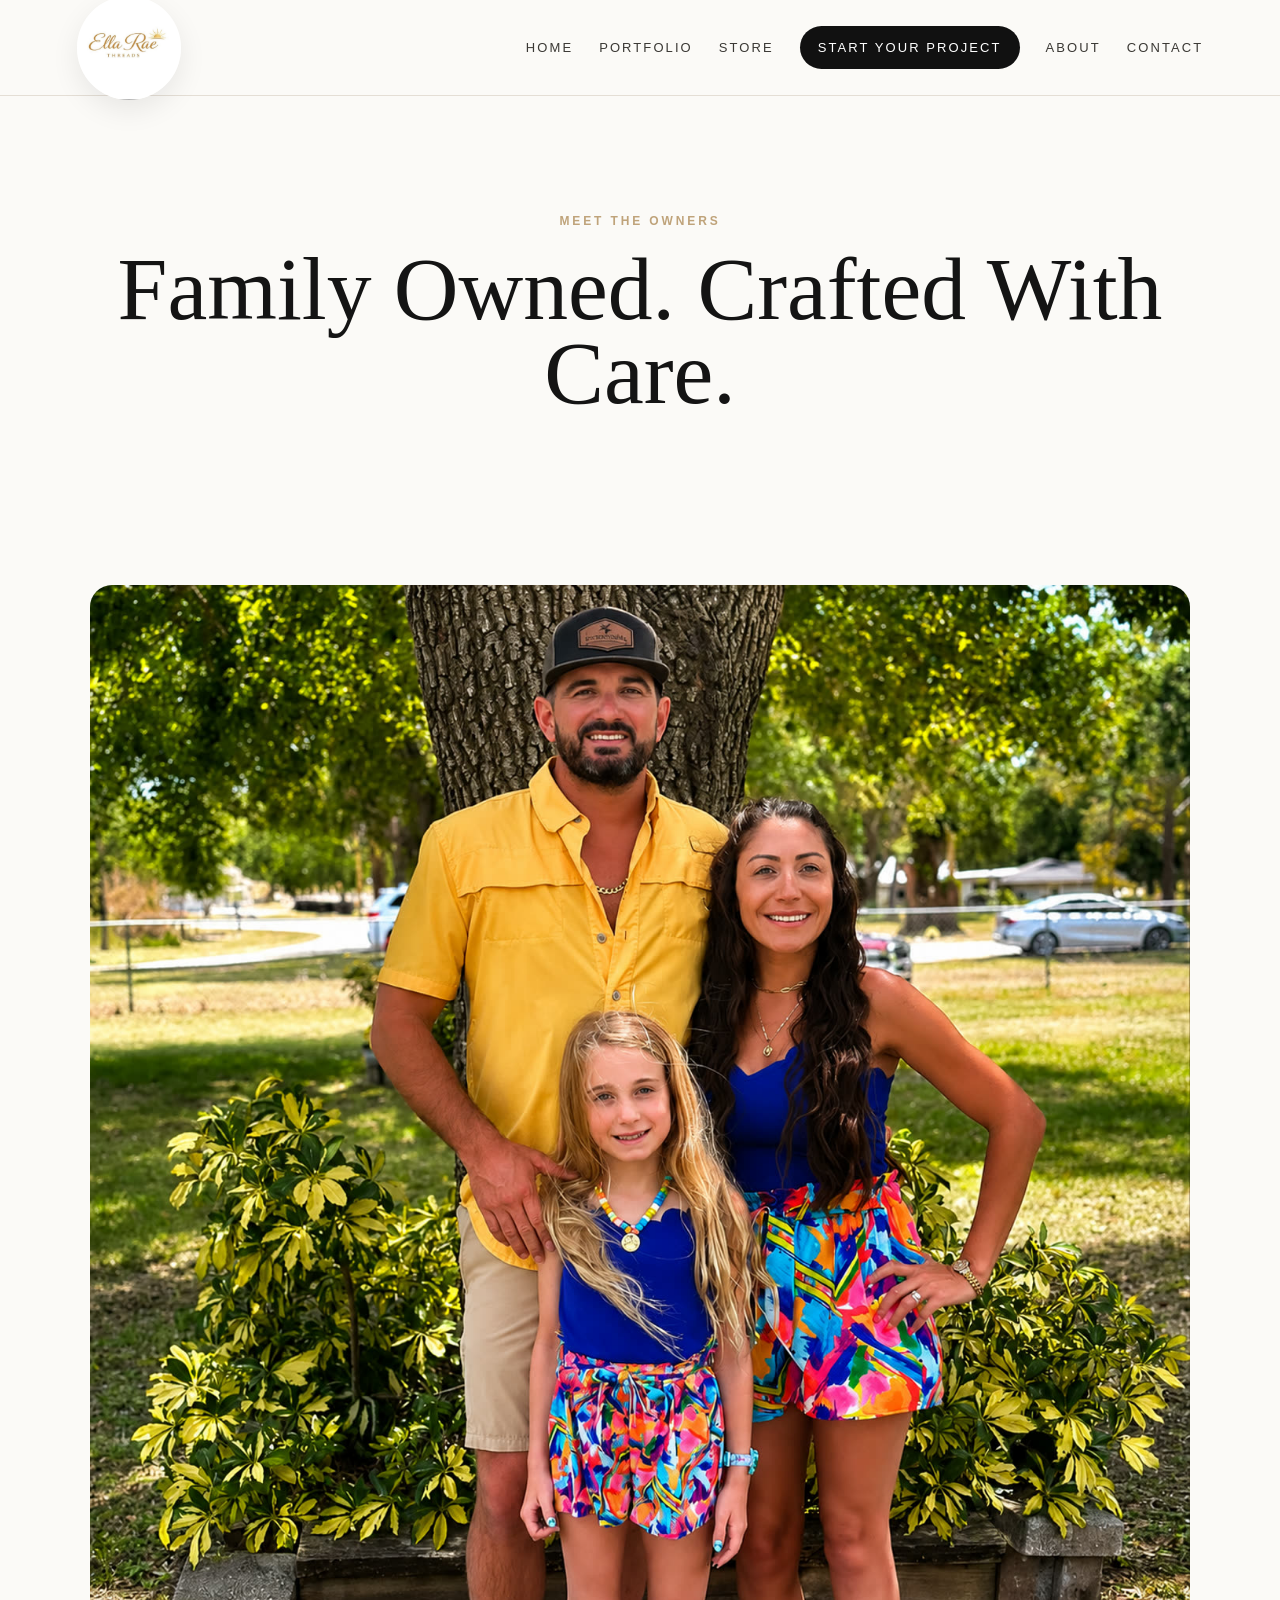
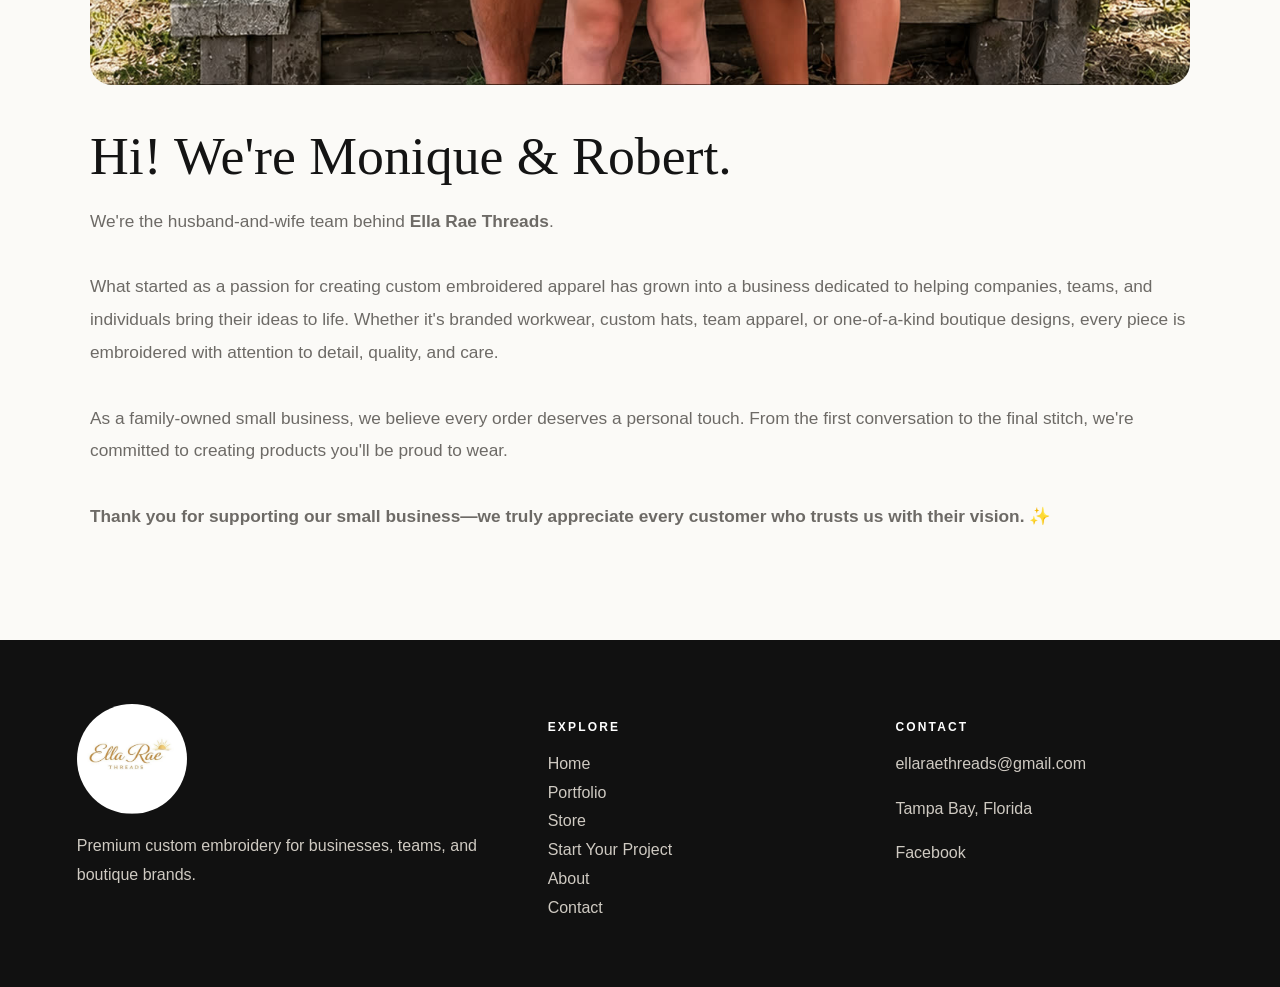
==== commit 962e3bb3: "Add files via upload" ====
--- a/about.html
+++ b/about.html
@@ -1,4 +1,4 @@
-<!doctype html><html lang="en"><head><meta charset="utf-8"><meta name="viewport" content="width=device-width, initial-scale=1"><title>About | Ella Rae Threads</title><meta name="description" content="Premium custom embroidery for businesses, teams and boutique brands."><link rel="stylesheet" href="assets/style.css"></head><body><header class="site-header"><a class="brand" href="index.html" aria-label="Ella Rae Threads home"><img src="assets/logo.jpg" alt="Ella Rae Threads logo"></a><button class="menu-toggle" aria-label="Open menu">☰</button><nav class="nav"><a href="index.html">Home</a><a href="portfolio.html">Portfolio</a><a class="quote-link" href="quote.html">Start Your Project</a><a href="about.html">About</a><a href="contact.html">Contact</a></nav></header><main><section class="page-hero"><span class="eyebrow">Meet the Owners</span><h1>Family Owned. Crafted With Care.</h1></section><section class="section"><div style="max-width:1100px;margin:auto"><img src="assets/family.jpg" alt="Monique, Robert and family" style="width:100%;border-radius:22px;margin-bottom:40px"><h2>Hi! We're Monique & Robert.</h2><p style="color:var(--muted);line-height:1.9;font-size:1.08rem">We're the husband-and-wife team behind <strong>Ella Rae Threads</strong>.<br><br>What started as a passion for creating custom embroidered apparel has grown into a business dedicated to helping companies, teams, and individuals bring their ideas to life. Whether it's branded workwear, custom hats, team apparel, or one-of-a-kind boutique designs, every piece is embroidered with attention to detail, quality, and care.<br><br>As a family-owned small business, we believe every order deserves a personal touch. From the first conversation to the final stitch, we're committed to creating products you'll be proud to wear.<br><br><strong>Thank you for supporting our small business—we truly appreciate every customer who trusts us with their vision.</strong> ✨</p></div></section></main><footer class="footer"><div><img src="assets/logo.jpg" alt="Ella Rae Threads logo" class="footer-logo"><p>Premium custom embroidery for businesses, teams, and boutique brands.</p></div><div><h4>Explore</h4><a href="index.html">Home</a><a href="portfolio.html">Portfolio</a><a href="quote.html">Start Your Project</a><a href="about.html">About</a><a href="contact.html">Contact</a></div><div><h4>Contact</h4><a href="mailto:ellaraethreads@gmail.com">ellaraethreads@gmail.com</a><p>Tampa Bay, Florida</p><a href="https://www.facebook.com/share/18rKJjrLxv/?mibextid=wwXIfr">Facebook</a></div></footer>
+<!doctype html><html lang="en"><head><meta charset="utf-8"><meta name="viewport" content="width=device-width, initial-scale=1"><title>About | Ella Rae Threads</title><meta name="description" content="Premium custom embroidery for businesses, teams and boutique brands."><link rel="stylesheet" href="assets/style.css"></head><body><header class="site-header"><a class="brand" href="index.html" aria-label="Ella Rae Threads home"><img src="assets/logo.jpg" alt="Ella Rae Threads logo"></a><button class="menu-toggle" aria-label="Open menu">☰</button><nav class="nav"><a href="index.html">Home</a><a href="portfolio.html">Portfolio</a><a href="store.html">Store</a><a class="quote-link" href="quote.html">Start Your Project</a><a href="about.html">About</a><a href="contact.html">Contact</a></nav></header><main><section class="page-hero"><span class="eyebrow">Meet the Owners</span><h1>Family Owned. Crafted With Care.</h1></section><section class="section"><div style="max-width:1100px;margin:auto"><img src="assets/family.jpg" alt="Monique, Robert and family" style="width:100%;border-radius:22px;margin-bottom:40px"><h2>Hi! We're Monique & Robert.</h2><p style="color:var(--muted);line-height:1.9;font-size:1.08rem">We're the husband-and-wife team behind <strong>Ella Rae Threads</strong>.<br><br>What started as a passion for creating custom embroidered apparel has grown into a business dedicated to helping companies, teams, and individuals bring their ideas to life. Whether it's branded workwear, custom hats, team apparel, or one-of-a-kind boutique designs, every piece is embroidered with attention to detail, quality, and care.<br><br>As a family-owned small business, we believe every order deserves a personal touch. From the first conversation to the final stitch, we're committed to creating products you'll be proud to wear.<br><br><strong>Thank you for supporting our small business—we truly appreciate every customer who trusts us with their vision.</strong> ✨</p></div></section></main><footer class="footer"><div><img src="assets/logo.jpg" alt="Ella Rae Threads logo" class="footer-logo"><p>Premium custom embroidery for businesses, teams, and boutique brands.</p></div><div><h4>Explore</h4><a href="index.html">Home</a><a href="portfolio.html">Portfolio</a><a href="store.html">Store</a><a href="quote.html">Start Your Project</a><a href="about.html">About</a><a href="contact.html">Contact</a></div><div><h4>Contact</h4><a href="mailto:ellaraethreads@gmail.com">ellaraethreads@gmail.com</a><p>Tampa Bay, Florida</p><a href="https://www.facebook.com/share/18rKJjrLxv/?mibextid=wwXIfr">Facebook</a></div></footer>
 <div class="fb-pop" id="fbPop" aria-live="polite">
   <button class="fb-close" type="button" aria-label="Close Facebook pop-up">×</button>
   <div class="fb-card">
--- a/assets/style.css
+++ b/assets/style.css
@@ -138,3 +138,363 @@
 .project-hero{padding-bottom:3vw}.project-wrap{display:grid;grid-template-columns:290px minmax(0,1fr);gap:34px;padding:0 6vw 7vw}.project-progress{position:sticky;top:110px;align-self:start;background:#fff;border:1px solid var(--line);border-radius:26px;padding:22px;box-shadow:0 18px 55px rgba(0,0,0,.06);z-index:10}.progress-mobile{display:none}.progress-track{display:grid;gap:10px}.progress-step{display:grid;grid-template-columns:44px 1fr;align-items:center;gap:12px;padding:12px;border-radius:16px;color:#6b655d;border:1px solid transparent}.progress-step span{width:40px;height:40px;border-radius:50%;display:flex;align-items:center;justify-content:center;background:#f4f1eb;color:#111;font-weight:900}.progress-step em{font-style:normal;font-size:13px;text-transform:uppercase;letter-spacing:.12em}.progress-step.active{background:#111;color:#fff;border-color:#111}.progress-step.active span{background:var(--champagne);color:#111}.project-form{display:grid;gap:28px}.project-step{scroll-margin-top:132px;background:#fff;border:1px solid var(--line);border-radius:34px;padding:clamp(28px,4vw,54px);box-shadow:0 18px 60px rgba(0,0,0,.05)}.project-step h2{font-family:Georgia,'Times New Roman',serif;font-size:clamp(34px,4vw,56px);font-weight:400;line-height:1;margin:14px 0 10px}.project-step p{color:var(--muted);line-height:1.6;max-width:720px}.project-options{display:grid;grid-template-columns:repeat(3,1fr);gap:14px;margin-top:26px}.project-options label,.pill-options label{cursor:pointer}.project-options input,.pill-options input{position:absolute;opacity:0;pointer-events:none}.project-options label{display:flex;flex-direction:column;gap:9px;border:1px solid var(--line);border-radius:22px;background:#fff;padding:24px;min-height:150px;transition:.2s ease}.project-options span{font-family:Georgia,'Times New Roman',serif;font-size:28px}.project-options small{color:var(--muted);line-height:1.45}.project-options label:has(input:checked),.pill-options label:has(input:checked){border-color:var(--champagne);box-shadow:0 0 0 2px rgba(191,163,122,.24);background:#fffaf1}.drop-zone{display:flex;flex-direction:column;align-items:center;justify-content:center;text-align:center;gap:8px;margin-top:26px;min-height:240px;border:1.5px dashed #bfb5a7;border-radius:26px;background:#fbfaf7;color:#111;cursor:pointer}.drop-zone input{display:none}.drop-zone strong{font-family:Georgia,'Times New Roman',serif;font-size:32px;font-weight:400}.drop-zone span{color:#111}.drop-zone small{color:var(--muted);letter-spacing:.12em;text-transform:uppercase;font-size:11px}.helper-card{margin-top:18px;background:#fbfaf7;border:1px solid var(--line);border-radius:20px;padding:20px}.helper-card p{margin:8px 0 0}.detail-grid,.contact-form-grid{display:grid;grid-template-columns:1fr 1fr;gap:18px;margin-top:26px}.detail-block,.field-light{display:flex;flex-direction:column;gap:10px}.detail-block.full{grid-column:1/-1}.detail-block>label,.field-light label{font-size:12px;text-transform:uppercase;letter-spacing:.16em;color:#4f4a43;font-weight:800}.pill-options{display:flex;flex-wrap:wrap;gap:10px}.pill-options span{display:block;border:1px solid var(--line);border-radius:999px;background:#fff;color:#111;padding:12px 16px;font-weight:800}.locations span{border-radius:16px}.detail-block input,.detail-block textarea,.field-light input{background:#fff!important;color:#111!important;border:1px solid #cfc7bc!important;border-radius:16px;padding:16px 14px}.detail-block textarea{min-height:130px}.project-submit{width:100%;margin-top:26px;border:0;border-radius:999px;background:#111;color:#fff;padding:18px 28px;font-weight:900;font-size:16px;letter-spacing:.04em;cursor:pointer}.project-submit:hover{background:var(--champagne);color:#111}.what-next{background:#fff}.next-steps{display:grid;grid-template-columns:repeat(5,1fr);gap:14px}.next-steps article{border-top:1px solid var(--line);padding-top:20px}.next-steps span{display:block;color:var(--champagne);font-weight:900;margin-bottom:8px}.next-steps strong{font-family:Georgia,'Times New Roman',serif;font-size:24px;font-weight:400;line-height:1.1}
 @media(max-width:1000px){.project-wrap{grid-template-columns:1fr;padding:0 5vw 12vw}.project-progress{top:78px;border-radius:0;margin:0 -5vw;padding:14px 5vw;border-left:0;border-right:0;box-shadow:0 10px 28px rgba(0,0,0,.08)}.progress-mobile{display:flex;flex-direction:column;gap:4px}.progress-mobile span{font-size:11px;text-transform:uppercase;letter-spacing:.18em;color:var(--champagne);font-weight:900}.progress-mobile strong{font-family:Georgia,'Times New Roman',serif;font-size:21px;font-weight:400;color:#111}.progress-track{display:none}.project-step{scroll-margin-top:160px;border-radius:26px;padding:28px 20px}.project-options{grid-template-columns:1fr;gap:12px}.project-options label{min-height:0;padding:20px}.project-options span{font-size:25px}.detail-grid,.contact-form-grid{grid-template-columns:1fr}.pill-options{display:grid;grid-template-columns:1fr 1fr}.pill-options span{text-align:center;padding:13px 10px}.locations{grid-template-columns:1fr}.drop-zone{min-height:210px}.drop-zone strong{font-size:28px}.next-steps{grid-template-columns:1fr;max-width:520px;margin:auto}.project-hero h1{text-wrap:balance}}
 @media(max-width:460px){.project-wrap{padding-left:4vw;padding-right:4vw}.project-progress{margin-left:-4vw;margin-right:-4vw;padding-left:4vw;padding-right:4vw}.project-step{padding:25px 16px}.pill-options{grid-template-columns:1fr}.project-step h2{font-size:34px}.page-hero.project-hero{padding-left:5vw;padding-right:5vw}}
+
+/* v15.2 — Mobile Start Your Project polish */
+@media(max-width:1000px){
+  .project-wrap{
+    padding:0 5vw 12vw;
+    gap:26px;
+  }
+  .project-progress{
+    top:96px;
+    width:min(560px, calc(100% - 20px));
+    margin:0 auto 6px;
+    padding:16px 18px 14px;
+    border:1px solid rgba(228,222,213,.95);
+    border-radius:22px;
+    box-shadow:0 14px 36px rgba(0,0,0,.10);
+    background:rgba(255,255,255,.96);
+    backdrop-filter:blur(12px);
+    text-align:center;
+    overflow:hidden;
+  }
+  .progress-mobile{
+    align-items:center;
+    justify-content:center;
+    text-align:center;
+    gap:6px;
+  }
+  .progress-mobile span{
+    color:#8f7248;
+    line-height:1.2;
+  }
+  .progress-mobile strong{
+    line-height:1.18;
+  }
+  .progress-mobile:after{
+    content:"";
+    display:block;
+    width:100%;
+    max-width:280px;
+    height:3px;
+    border-radius:999px;
+    margin:9px auto 0;
+    background:linear-gradient(90deg,var(--champagne),#eadcc8);
+  }
+  .project-step{
+    width:min(640px,100%);
+    margin-left:auto;
+    margin-right:auto;
+    text-align:center;
+    scroll-margin-top:190px;
+    padding:32px 22px;
+  }
+  .project-step p{
+    margin-left:auto;
+    margin-right:auto;
+  }
+  .project-options label{
+    align-items:center;
+    text-align:center;
+    justify-content:center;
+  }
+  .detail-grid,.contact-form-grid{
+    max-width:560px;
+    margin-left:auto;
+    margin-right:auto;
+  }
+  .detail-block,.field-light{
+    text-align:left;
+  }
+  .detail-block>label,.field-light label{
+    color:#24211d;
+  }
+  .pill-options{
+    justify-content:center;
+  }
+  .pill-options span{
+    color:#111;
+    background:#fff;
+    border-color:#cfc7bc;
+  }
+  .drop-zone,.helper-card{
+    max-width:560px;
+    margin-left:auto;
+    margin-right:auto;
+  }
+  .helper-card{
+    text-align:center;
+  }
+  .project-submit{
+    max-width:560px;
+    display:block;
+    margin-left:auto;
+    margin-right:auto;
+  }
+}
+@media(max-width:460px){
+  .project-wrap{
+    padding-left:4vw;
+    padding-right:4vw;
+  }
+  .project-progress{
+    top:90px;
+    width:min(100%, calc(100vw - 28px));
+    padding:15px 14px 13px;
+  }
+  .project-step{
+    padding:30px 18px;
+    border-radius:24px;
+  }
+  .project-step h2{
+    font-size:33px;
+  }
+  .project-step p{
+    font-size:15px;
+  }
+  .pill-options{
+    grid-template-columns:1fr;
+  }
+  .pill-options span{
+    padding:14px 12px;
+  }
+}
+
+/* v16 — Design Director homepage polish */
+.hero-v16{min-height:86vh;align-items:flex-end;padding:0 6vw 7vw;}
+.hero-v16 .machine-hero-copy{max-width:760px;padding:0;}
+.hero-v16 .machine-hero-copy h1{max-width:780px;margin-top:16px;margin-bottom:0;}
+.hero-v16 .machine-hero-overlay{background:linear-gradient(90deg,rgba(0,0,0,.80) 0%,rgba(0,0,0,.52) 42%,rgba(0,0,0,.16) 72%,rgba(0,0,0,.08) 100%)}
+.hero-v16 .actions{margin-top:30px}.btn-gold{background:var(--champagne);color:#111}.btn-gold:hover{background:#111;color:#fff}.text-link{font-weight:800;letter-spacing:.04em;color:#111;border-bottom:1px solid var(--champagne);padding-bottom:5px}.elegant-head{align-items:center}.featured-v16{background:#fbfaf7}.featured-grid-v16{display:grid;grid-template-columns:repeat(12,1fr);gap:18px}.feature-piece{position:relative;grid-column:span 3;margin:0;border-radius:28px;overflow:hidden;background:#fff;border:1px solid rgba(228,222,213,.9);box-shadow:0 18px 55px rgba(0,0,0,.06);min-height:330px}.feature-piece.large{grid-column:span 6;grid-row:span 2;min-height:680px}.feature-piece.wide{grid-column:span 6}.feature-piece img{width:100%;height:100%;object-fit:cover;position:absolute;inset:0;transition:.55s ease}.feature-piece:after{content:"";position:absolute;inset:0;background:linear-gradient(to top,rgba(0,0,0,.58),transparent 52%);opacity:.88}.feature-piece figcaption{position:absolute;left:22px;right:22px;bottom:20px;z-index:2;color:#fff;font-family:Georgia,'Times New Roman',serif;font-size:25px;font-weight:400}.feature-piece:hover img{transform:scale(1.035)}.behind-v16{padding-top:6vw;padding-bottom:6vw}.behind-v16 .behind-copy h2{font-size:clamp(38px,5vw,70px);max-width:620px}.behind-v16 .behind-copy p{max-width:540px}.why-v16{background:#fff}.why-grid-v16{display:grid;grid-template-columns:repeat(3,1fr);gap:18px;max-width:1120px;margin:0 auto}.why-grid-v16 article{border-top:1px solid var(--line);padding:30px 22px 10px;text-align:center}.why-grid-v16 h3{font-family:Georgia,'Times New Roman',serif;font-size:31px;font-weight:400;margin:0 0 10px}.why-grid-v16 p{color:var(--muted);line-height:1.6;margin:0 auto;max-width:300px}.start-v16 .quote-panel{box-shadow:none;border-radius:32px}.start-v16 h2{max-width:780px;margin-left:auto;margin-right:auto}
+@media(max-width:900px){.hero-v16{min-height:78vh;padding:0 6vw 9vw;align-items:flex-end;text-align:center}.hero-v16 .machine-hero-bg{background-position:60% center}.hero-v16 .machine-hero-overlay{background:linear-gradient(180deg,rgba(0,0,0,.08),rgba(0,0,0,.78))}.hero-v16 .machine-hero-copy{margin:0 auto}.hero-v16 .machine-hero-copy h1{font-size:clamp(42px,12vw,58px)}.hero-v16 .actions{justify-content:center}.section{padding:16vw 6vw}.section-head.elegant-head{display:block;text-align:center}.text-link{display:inline-block;margin-top:18px}.featured-grid-v16{grid-template-columns:1fr;gap:16px}.feature-piece,.feature-piece.large,.feature-piece.wide{grid-column:auto;grid-row:auto;min-height:auto;aspect-ratio:4/5}.feature-piece.wide{aspect-ratio:5/4}.feature-piece figcaption{font-size:23px;text-align:left}.behind-v16{padding:16vw 6vw}.why-grid-v16{grid-template-columns:1fr;gap:22px}.why-grid-v16 article{padding:28px 12px 8px}.start-v16 .quote-panel{padding:14vw 6vw}}
+
+/* v16 — lower and center mobile project progress */
+@media(max-width:1000px){.project-progress{top:112px!important;width:min(560px,calc(100% - 28px))!important;margin:0 auto 8px!important;text-align:center!important}.project-wrap{justify-items:center}.project-form{width:100%;max-width:760px}.progress-mobile{align-items:center!important}.project-step{text-align:center}.detail-block,.field-light{text-align:left}}
+@media(max-width:460px){.project-progress{top:104px!important;width:min(100%,calc(100vw - 32px))!important}.project-step{width:100%}}
+
+
+/* v16.1 — Homepage Refinement */
+.precision-v16{padding:9vw 6vw 7vw;background:var(--paper);text-align:center}
+.precision-inner{max-width:860px;margin:0 auto}
+.precision-v16 h2{font-family:Georgia,'Times New Roman',serif;font-size:clamp(40px,5.2vw,76px);line-height:.98;font-weight:400;margin:18px 0 20px;color:var(--ink)}
+.precision-v16 p{font-size:clamp(17px,1.6vw,21px);line-height:1.7;color:var(--muted);max-width:720px;margin:0 auto}
+.behind-v16{padding:0;background:#111;color:#fff;display:block}
+.behind-v16 .behind-copy{padding:7vw 6vw 4vw;text-align:center;max-width:840px;margin:0 auto}
+.behind-v16 .behind-copy h2{font-family:Georgia,'Times New Roman',serif;font-size:clamp(38px,4.8vw,70px);font-weight:400;line-height:1;margin:14px 0 14px;color:#fff}
+.behind-v16 .behind-copy p{color:#d8d3ca;line-height:1.65;max-width:640px;margin:0 auto}
+.behind-v16 .behind-video-wrap{width:100%;border-radius:0;overflow:hidden;box-shadow:none;background:#000}
+.behind-v16 .behind-video{width:100%;height:min(72vh,760px);min-height:430px;object-fit:cover;display:block}
+.why-v16{padding-top:9vw;padding-bottom:9vw}
+.why-grid-v16 article{border:0!important;box-shadow:0 18px 60px rgba(0,0,0,.055);background:#fff}
+.start-v16{padding-top:8vw;padding-bottom:8vw}
+@media(max-width:900px){.precision-v16{padding:76px 6vw 62px}.behind-v16 .behind-copy{padding:72px 6vw 34px}.behind-v16 .behind-video{height:58vh;min-height:360px}.why-v16{padding-top:78px;padding-bottom:78px}.start-v16{padding-top:70px;padding-bottom:70px}}
+
+/* v16.2 — UX correction: desktop video + mobile project tracker/layout */
+@media (min-width:901px){
+  .behind-v16{
+    padding-bottom:7vw;
+  }
+  .behind-v16 .behind-video-wrap{
+    width:min(1120px,88vw);
+    margin:0 auto;
+    border-radius:30px;
+    overflow:hidden;
+    box-shadow:0 28px 80px rgba(0,0,0,.32);
+    background:#050505;
+  }
+  .behind-v16 .behind-video{
+    width:100%;
+    height:min(70vh,720px);
+    min-height:520px;
+    object-fit:contain;
+    background:#050505;
+  }
+}
+
+@media (max-width:1000px){
+  .project-wrap{
+    display:grid;
+    grid-template-columns:1fr;
+    justify-items:center;
+    padding:0 5vw 12vw;
+    gap:28px;
+  }
+  .project-progress{
+    position:sticky;
+    top:118px!important;
+    z-index:18;
+    width:min(720px,calc(100% - 18px))!important;
+    margin:0 auto 12px!important;
+    padding:16px 16px 14px!important;
+    border:1px solid rgba(228,222,213,.95)!important;
+    border-radius:24px!important;
+    background:rgba(255,255,255,.97)!important;
+    box-shadow:0 16px 40px rgba(0,0,0,.12)!important;
+    backdrop-filter:blur(14px);
+    text-align:center!important;
+    overflow:visible!important;
+  }
+  .progress-mobile{
+    display:flex!important;
+    align-items:center!important;
+    justify-content:center!important;
+    text-align:center!important;
+  }
+  .progress-mobile span{
+    color:#8e7147!important;
+  }
+  .progress-mobile strong{
+    color:#111!important;
+  }
+  .progress-track{
+    display:grid!important;
+    grid-template-columns:repeat(4,1fr);
+    gap:7px;
+    margin-top:12px;
+  }
+  .progress-step{
+    display:flex;
+    flex-direction:column;
+    align-items:center;
+    justify-content:center;
+    gap:5px;
+    padding:8px 4px;
+    border-radius:14px;
+  }
+  .progress-step span{
+    width:30px;
+    height:30px;
+    font-size:12px;
+  }
+  .progress-step em{
+    font-size:9px;
+    letter-spacing:.08em;
+    line-height:1.15;
+  }
+  .project-form{
+    width:100%;
+    max-width:900px;
+    margin:0 auto;
+    display:grid;
+    gap:28px;
+  }
+  .project-step{
+    width:100%;
+    max-width:900px;
+    margin-left:auto;
+    margin-right:auto;
+    text-align:center;
+    scroll-margin-top:230px;
+    padding:34px 22px;
+    border-radius:30px;
+  }
+  .project-step p{
+    margin-left:auto;
+    margin-right:auto;
+  }
+  .project-options{
+    grid-template-columns:repeat(2,minmax(0,1fr));
+    gap:12px;
+    max-width:760px;
+    margin-left:auto;
+    margin-right:auto;
+  }
+  .project-options label{
+    align-items:center;
+    justify-content:center;
+    text-align:center;
+    min-height:150px;
+    padding:22px 14px;
+  }
+  .project-options span{
+    font-size:24px;
+  }
+  .detail-grid,.contact-form-grid{
+    max-width:760px;
+    margin-left:auto;
+    margin-right:auto;
+  }
+  .detail-block,.field-light{
+    text-align:left;
+  }
+  .pill-options{
+    justify-content:center;
+  }
+  .drop-zone,.helper-card,.project-submit{
+    max-width:760px;
+    margin-left:auto;
+    margin-right:auto;
+  }
+  .project-submit{
+    display:block;
+  }
+}
+
+@media (max-width:520px){
+  .project-progress{
+    top:104px!important;
+    width:min(100%,calc(100vw - 26px))!important;
+    padding:14px 12px 12px!important;
+  }
+  .progress-track{
+    gap:5px;
+  }
+  .progress-step{
+    padding:7px 2px;
+  }
+  .progress-step span{
+    width:27px;
+    height:27px;
+    font-size:11px;
+  }
+  .progress-step em{
+    font-size:8px;
+    letter-spacing:.04em;
+  }
+  .project-step{
+    padding:32px 18px;
+    border-radius:28px;
+    scroll-margin-top:220px;
+  }
+  .project-options{
+    grid-template-columns:repeat(2,minmax(0,1fr));
+    gap:10px;
+  }
+  .project-options label{
+    min-height:136px;
+    padding:18px 10px;
+  }
+  .project-options span{
+    font-size:22px;
+  }
+  .project-options small{
+    font-size:12px;
+  }
+}
+
+@media (max-width:380px){
+  .project-options{
+    grid-template-columns:1fr;
+  }
+  .progress-step em{
+    display:none;
+  }
+}
+
+/* v16.3 — Store + homepage/portfolio cleanup */
+.hero-only-action{margin-top:0}
+.hero-v16 .hero-only-action{position:relative;z-index:2}
+.store-hero p{max-width:760px}
+.store-section{padding-top:4vw}
+.cart-toggle{border:1px solid var(--line);background:#fff;color:#111;border-radius:999px;padding:14px 20px;font-weight:900;letter-spacing:.04em;cursor:pointer}
+.cart-toggle span{display:inline-flex;align-items:center;justify-content:center;margin-left:8px;background:#111;color:#fff;border-radius:999px;width:26px;height:26px;font-size:12px}
+.store-grid{display:grid;grid-template-columns:repeat(3,1fr);gap:22px}
+.store-item{background:#fff;border:1px solid var(--line);border-radius:30px;overflow:hidden;box-shadow:0 18px 60px rgba(0,0,0,.055);display:flex;flex-direction:column}
+.store-item img{width:100%;height:320px;object-fit:cover;background:#eee}
+.store-item div{padding:28px;display:flex;flex-direction:column;gap:12px;flex:1}
+.store-item h3{font-family:Georgia,'Times New Roman',serif;font-size:32px;font-weight:400;line-height:1;margin:0}
+.store-item p{color:var(--muted);line-height:1.55;margin:0;flex:1}
+.store-item strong{font-size:14px;letter-spacing:.08em;text-transform:uppercase;color:#8e7147}
+.add-cart{border:0;border-radius:999px;background:#111;color:#fff;padding:15px 20px;font-weight:900;cursor:pointer;margin-top:4px}.add-cart:hover,.checkout-btn:hover{background:var(--champagne);color:#111}.cart-panel{position:fixed;top:0;right:0;width:min(440px,100%);height:100vh;background:#fff;z-index:120;transform:translateX(105%);transition:.28s ease;box-shadow:-20px 0 70px rgba(0,0,0,.2);padding:28px;display:flex;flex-direction:column;gap:18px}.cart-panel.open{transform:translateX(0)}.cart-backdrop{position:fixed;inset:0;background:rgba(0,0,0,.35);z-index:110;display:none}.cart-backdrop.open{display:block}.cart-head{display:flex;align-items:center;justify-content:space-between;border-bottom:1px solid var(--line);padding-bottom:14px}.cart-head h2{font-family:Georgia,'Times New Roman',serif;font-size:36px;font-weight:400;margin:0}.cart-close{border:0;background:#111;color:#fff;width:40px;height:40px;border-radius:50%;font-size:24px;cursor:pointer}.cart-items{display:grid;gap:12px;overflow:auto}.cart-row{display:grid;grid-template-columns:1fr auto;gap:12px;border:1px solid var(--line);border-radius:18px;padding:14px}.cart-row strong{display:block}.cart-row small{display:block;color:var(--muted);margin-top:3px}.cart-qty{display:flex;align-items:center;gap:8px}.cart-qty button{border:1px solid var(--line);background:#fff;border-radius:50%;width:30px;height:30px;cursor:pointer}.cart-empty{color:var(--muted);padding:14px 0}.cart-note{display:flex;flex-direction:column;gap:8px}.cart-note label{font-size:12px;text-transform:uppercase;letter-spacing:.16em;font-weight:900;color:#4f4a43}.cart-note textarea{background:#fff!important;color:#111!important;border:1px solid #cfc7bc!important;border-radius:18px;min-height:100px}.cart-total{display:flex;align-items:center;justify-content:space-between;border-top:1px solid var(--line);padding-top:18px}.cart-total span{color:var(--muted)}.cart-total strong{font-size:28px;font-family:Georgia,'Times New Roman',serif;font-weight:400}.checkout-btn{display:flex;align-items:center;justify-content:center;background:#111;color:#fff;border-radius:999px;padding:16px 20px;font-weight:900;text-align:center}.cart-disclaimer{font-size:12px;line-height:1.5;color:var(--muted);margin:0}.nav a[href="store.html"]{position:relative}
+@media(max-width:1000px){.store-grid{grid-template-columns:repeat(2,1fr)}.store-item img{height:280px}}
+@media(max-width:700px){.store-grid{grid-template-columns:1fr}.store-item{border-radius:26px}.store-item img{height:auto;aspect-ratio:4/3}.store-item div{text-align:center;align-items:center}.cart-toggle{width:100%;margin-top:18px}.cart-panel{padding:22px}.section-head.elegant-head .cart-toggle{display:flex;justify-content:center}}
